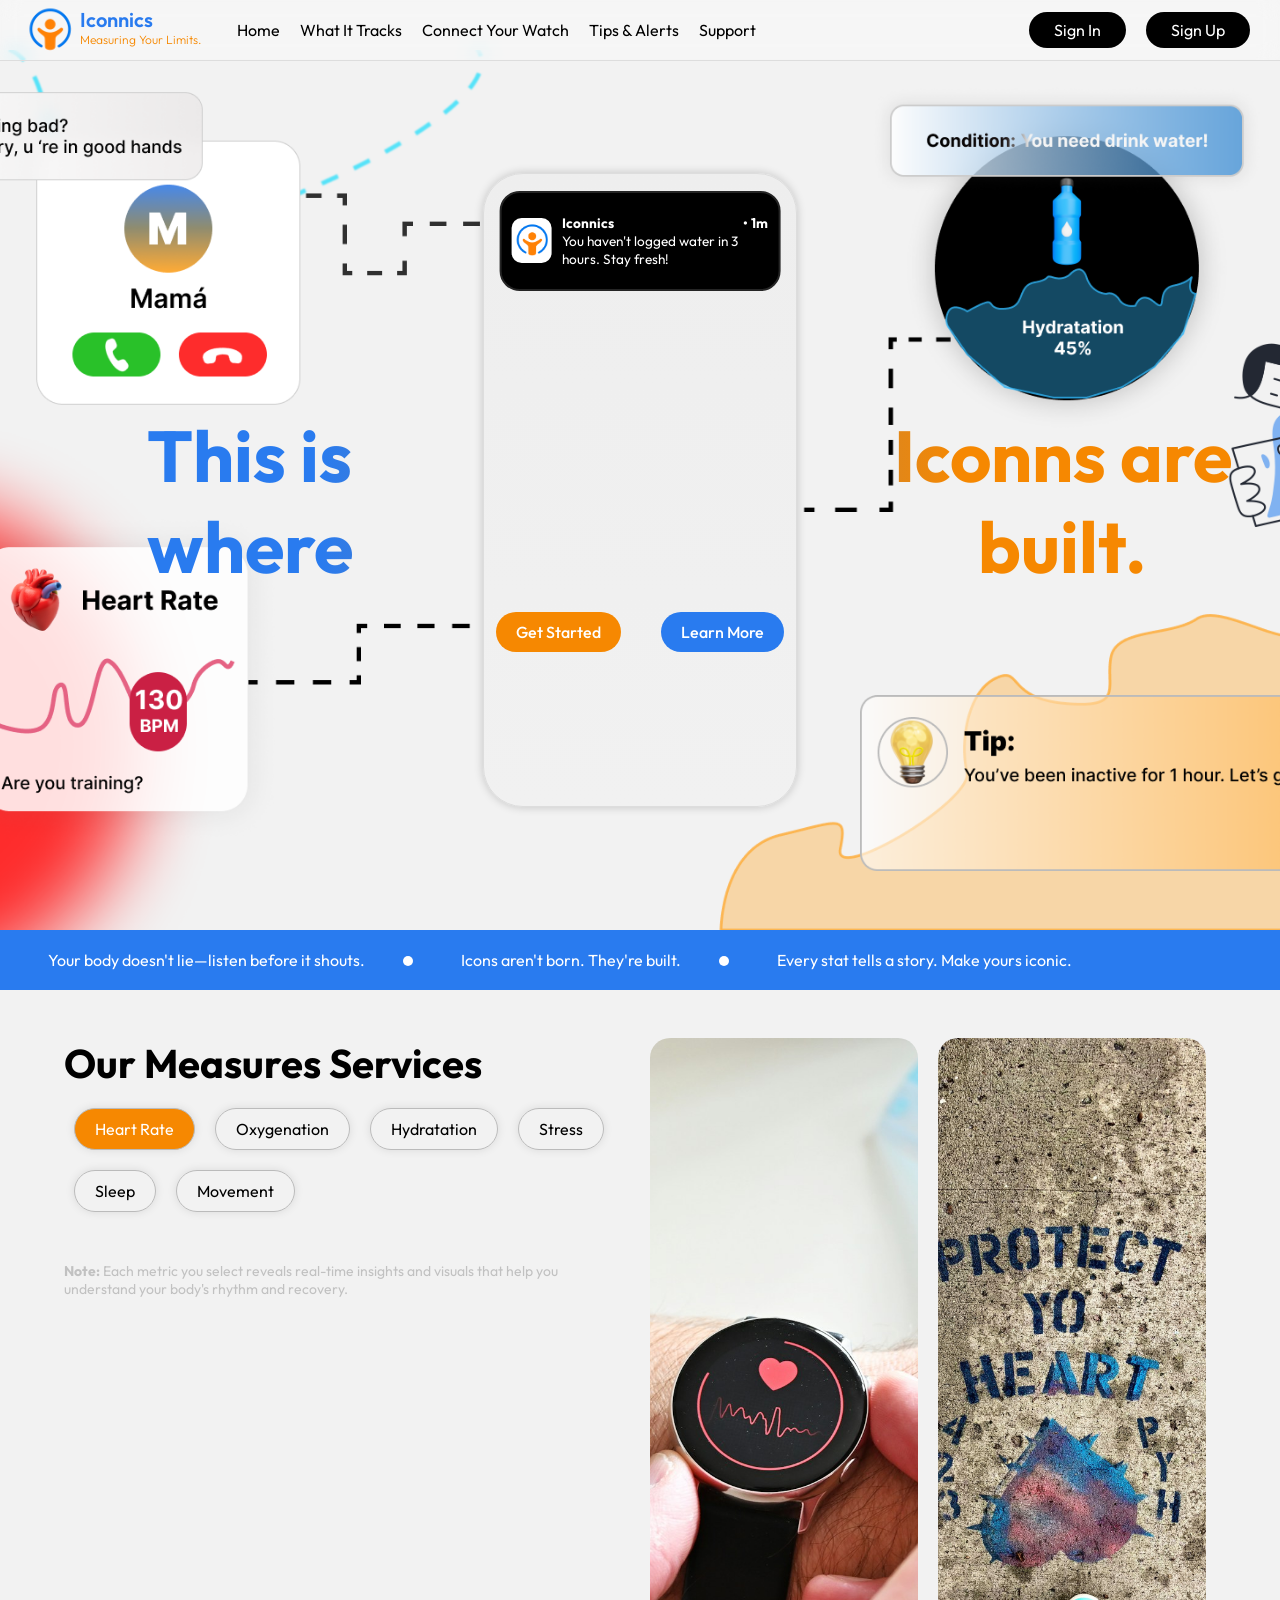
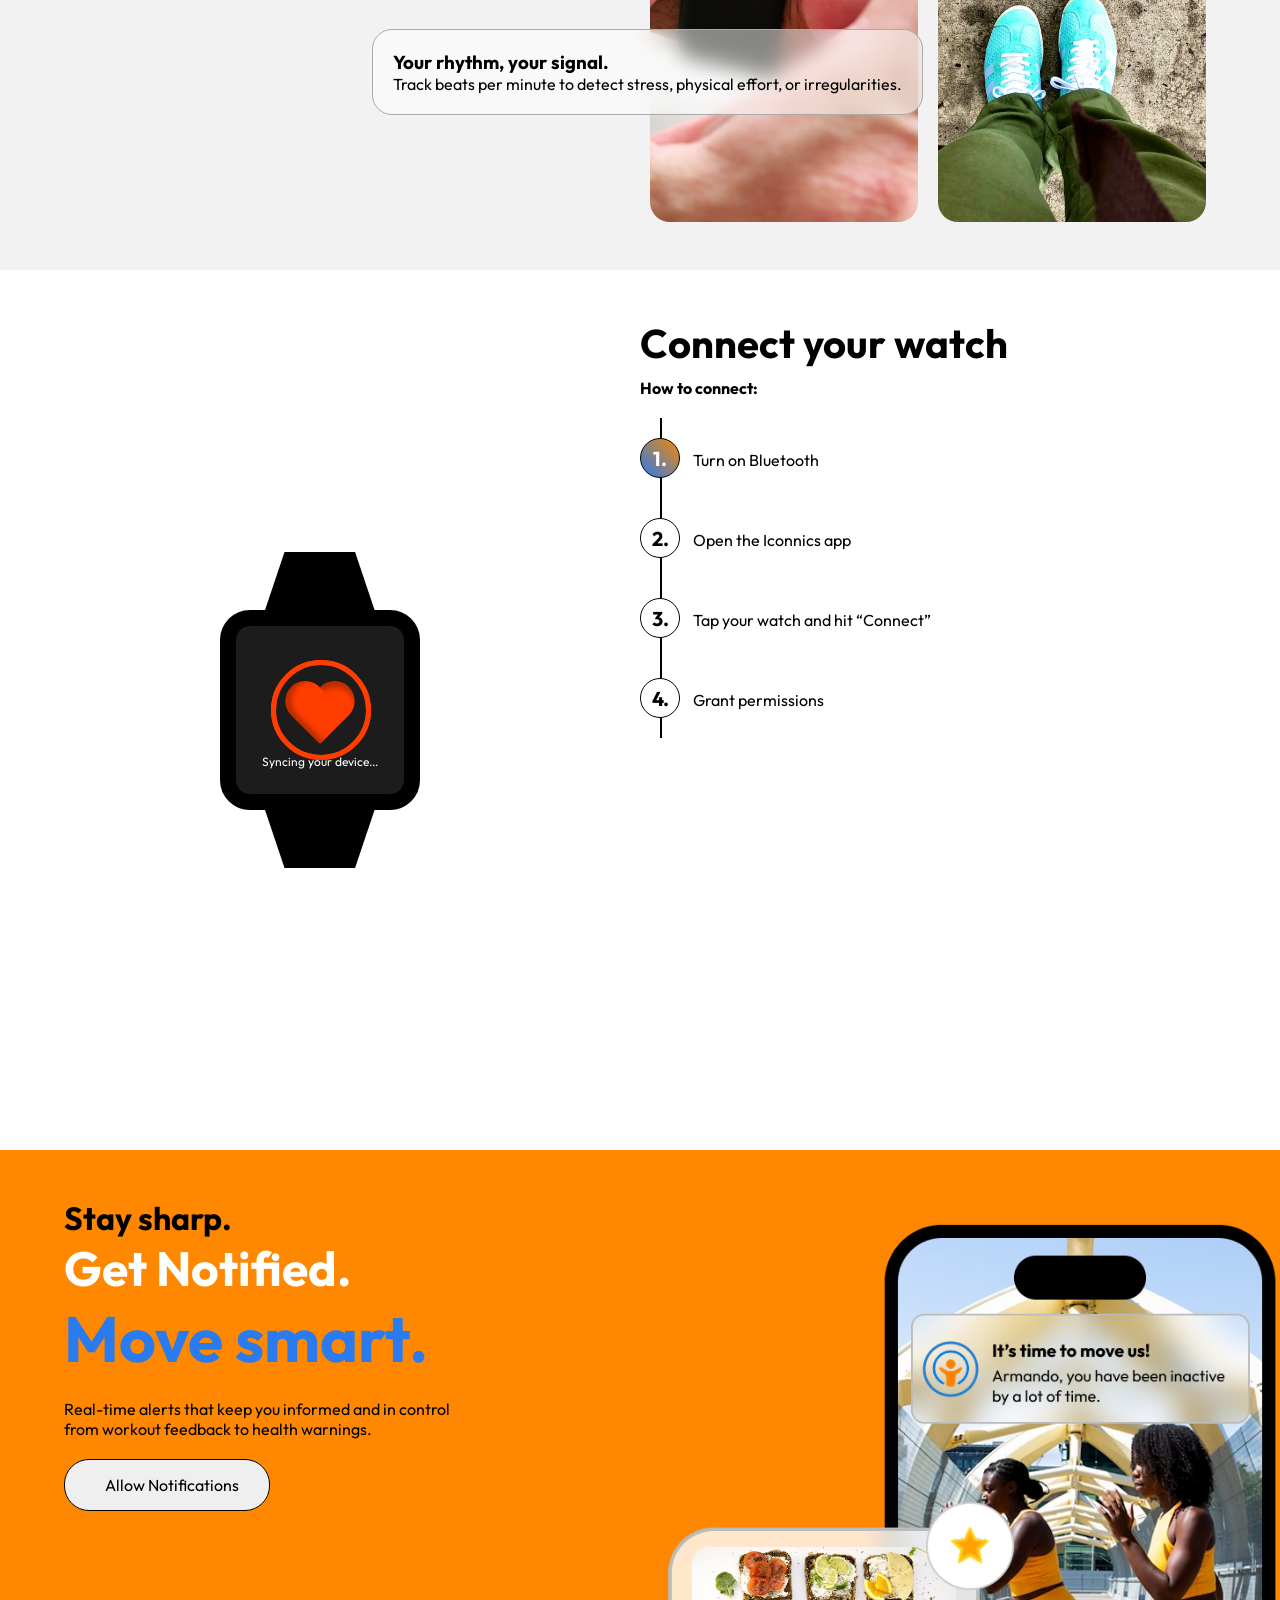
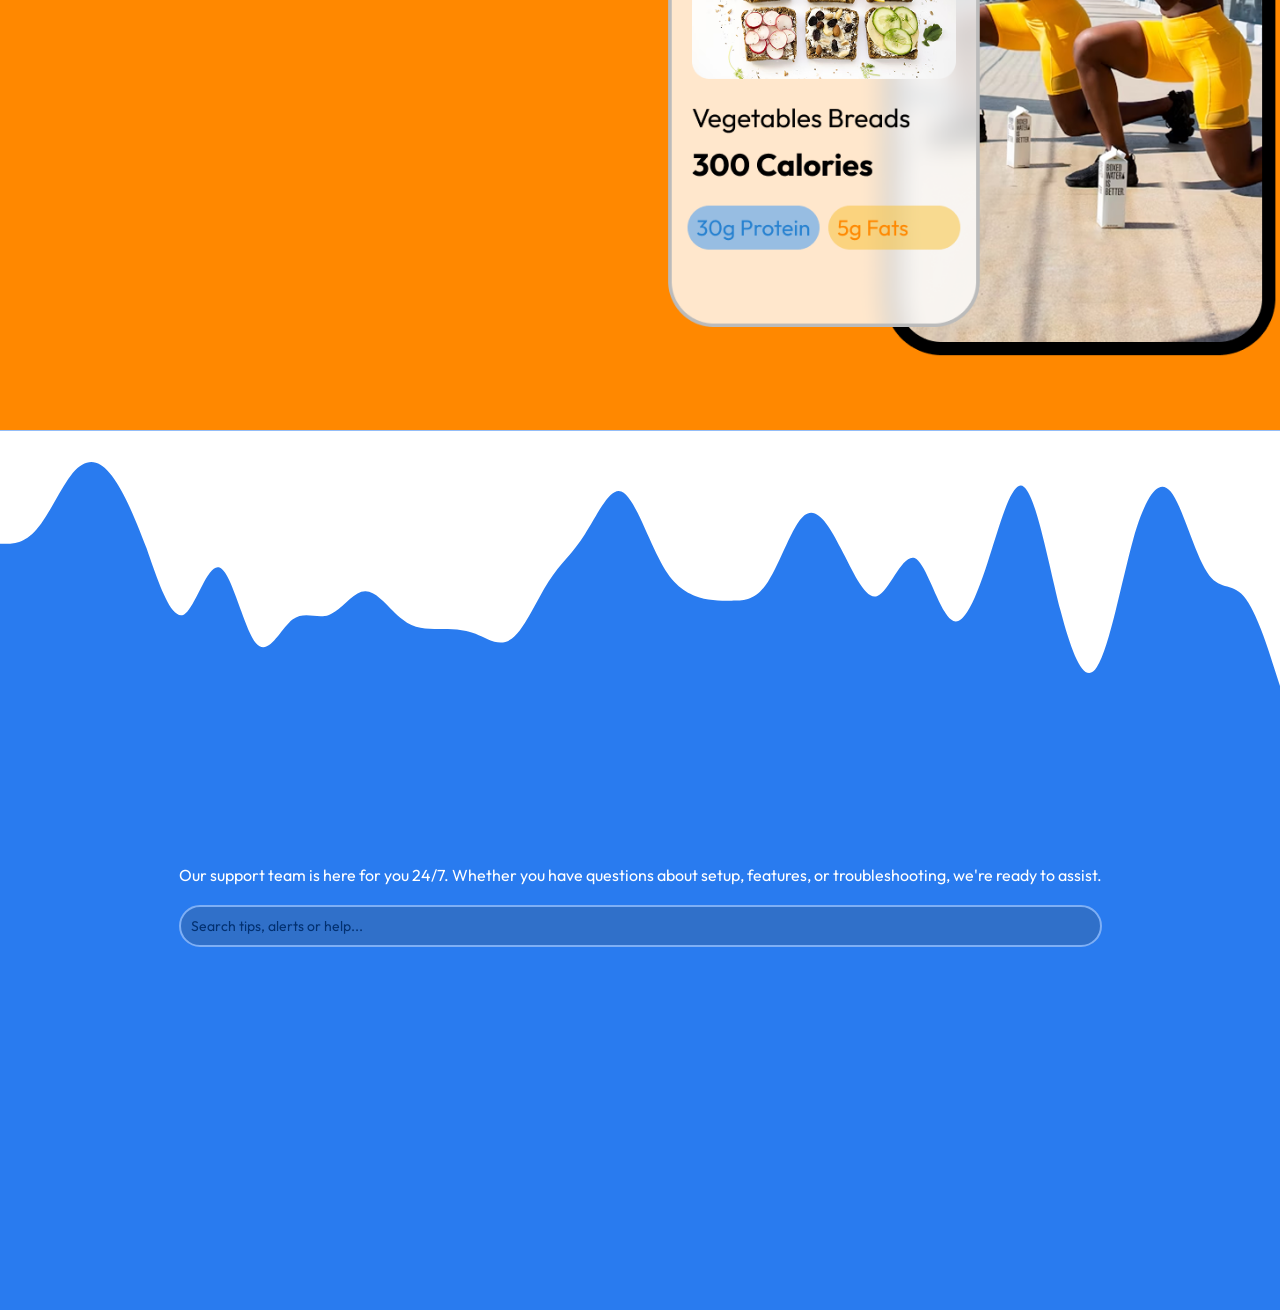
==== index.html @ 8b8fc9de "service worker to landing page added" ====
<!DOCTYPE html>
<html lang="en">

<head>
    <meta charset="UTF-8">
    <meta name="viewport" content="width=device-width, initial-scale=1.0">
    <title>Iconnics - Ready to crush it today?</title>
    <link rel="manifest" href="manifest.json">
    <meta name="theme-color" content="#297bef">
    <link rel="shortcut icon" href="../images/iconnics_logo.png" type="image/x-icon">
    <link rel="stylesheet" href="../css/styles.css">
    <link href='https://cdn.boxicons.com/fonts/basic/boxicons.min.css' rel='stylesheet'>
</head>

<body>
    <div class="home_ct">
        <header class="ct_hdr">
            <div class="hdr_logo">
                <img src="../images/iconnics_logo.png" alt="Iconnics Logo">
                <p>Iconnics <span>Measuring Your Limits.</span></p>
            </div>
            <nav class="hdr_nav">
                <ul>
                    <li><a href="index.html">Home</a></li>
                    <li><a href="#features">What It Tracks</a></li>
                    <li><a href="#sync">Connect Your Watch</a></li>
                    <li><a href="#alerts">Tips & Alerts</a></li>
                    <li><a href="#support">Support</a></li>

                </ul>
                <ul>
                    <li><a href="/pages/login.html">Sign In</a></li>
                    <li><a href="/pages/register.html">Sign Up</a></li>
                </ul>
            </nav>
        </header>
        <div class="vid_ct">
            <div class="caption_vid">
                <h1>This is where <span></span> Iconns are built.</h1>
                <div class="ct_btns_vid">
                    <a href="#" class="btn_vid">Get Started</a>
                    <a href="#" class="btn_vid">Learn More</a>
                </div>
            </div>
            <div class="iphone_dinamic">
                <div class="island" id="island">
                    <div class="noti_island">
                        <div class="icon_app"><img src="../images/iconnics_logo.png" alt=""></div>

                        <div class="noti_cap">
                            <p><strong>Iconnics</strong> <span> • 1m</span></p>
                            <p>You haven't logged water in 3 hours. Stay fresh!</p>
                        </div>
                    </div>
                    <audio src="../audios/Note-iPhone.mp3" id="noti_motion"></audio>
                </div>
                <div class="cntnt">
                    <video src="../videos/men_gym.mp4" muted loop autoplay></video>
                </div>
            </div>
        </div>
        <div class="carousel_quotes">
            <div class="quote_ct">
                <div class="quote">
                    <p>Your body doesn't lie—listen before it shouts.</p>
                </div>
                <div class="quote">
                    <p>Icons aren't born. They're built.</p>
                </div>
                <div class="quote">
                    <p>Every stat tells a story. Make yours iconic.</p>
                </div>
            </div>
        </div>
        <div class="features" id="features">
            <div class="tracks">
                <div class="slctor_tracks">
                    <h2>Our Measures Services</h2>
                    <ul class="item_slctor">
                        <li class="measure active">Heart Rate</li>
                        <li class="measure">Oxygenation</li>
                        <li class="measure">Hydratation</li>
                        <li class="measure">Stress</li>
                        <li class="measure">Sleep</li>
                        <li class="measure">Movement</li>
                    </ul>
                    <ul class="notes">
                        <li>
                            <p><strong>Note: </strong> Each metric you select reveals real-time insights and visuals
                                that help you understand your body's rhythm and recovery.</p>
                        </li>
                    </ul>
                </div>
                <div class="imgs_tracks">
                    <div class="measures active">
                        <div class="item_img"><img src="../images/heart.jpg" alt=""></div>
                        <div class="item_img"><img src="../images/rate_heart.jpg" alt=""></div>
                        <div class="bubble">
                            <i class="bx bx-info-circle"></i>
                            <h3>Your rhythm, your signal.</h3>
                            <p>Track beats per minute to detect stress, physical effort, or irregularities.</p>
                        </div>
                    </div>

                    <div class="measures">
                        <div class="item_img"><img src="../images/blood.jpg" alt=""></div>
                        <div class="item_img"><img src="../images/blood_globes.jpg" alt=""></div>
                        <div class="bubble">
                            <i class="bx bx-info-circle"></i>
                            <h3>Breathe with clarity.</h3>
                            <p>Measure blood oxygen levels to ensure your body's absorbing what it needs.</p>
                        </div>
                    </div>

                    <div class="measures">
                        <div class="item_img"><img src="../images/hydrate.avif" alt=""></div>
                        <div class="item_img"><img src="../images/water.avif" alt=""></div>
                        <div class="bubble">
                            <i class="bx bx-info-circle"></i>
                            <h3>Stay fluid.</h3>
                            <p>Detect signs of dehydration and maintain optimal water balance.</p>
                        </div>
                    </div>

                    <div class="measures">
                        <div class="item_img"><img src="../images/stressed.jpg" alt=""></div>
                        <div class="item_img"><img src="../images/stress_women.jpg" alt=""></div>
                        <div class="bubble">
                            <i class="bx bx-info-circle"></i>
                            <h3>Your mind speaks too.</h3>
                            <p>Analyze tension patterns and get alerts when your body needs a break.</p>
                        </div>
                    </div>

                    <div class="measures">
                        <div class="item_img"><img src="../images/sleep_tracker.jpg" alt=""></div>
                        <div class="item_img"><img src="../images/sleeping.avif" alt=""></div>
                        <div class="bubble">
                            <i class="bx bx-info-circle"></i>
                            <h3>Rest well, perform better.</h3>
                            <p>Evaluate sleep quality and duration to boost recovery and daily energy.</p>
                        </div>
                    </div>

                    <div class="measures">
                        <div class="item_img"><img src="../images/run_walk.jpg" alt=""></div>
                        <div class="item_img"><img src="../images/bikes_run.jpg" alt=""></div>
                        <div class="bubble">
                            <i class="bx bx-info-circle"></i>
                            <h3>Every step matters.</h3>
                            <p>Track physical activity—from walks to workouts—to keep your rhythm strong.</p>
                        </div>
                    </div>
                </div>
            </div>
        </div>
        <div class="sync" id="sync">
            <div class="watch_device">
                <div class="watch">
                    <div class="loaders"><span class="radar"></span><span class="loader"></span></div>
                    <div class="watch_txt">
                        <p>Syncing your device...</p>
                    </div>
                </div>
            </div>
            <div class="steps">
                <h2>Connect your watch</h2>
                <p><strong>How to connect:</strong></p>
                <div class="quick_steps">
                    <ol>
                        <li class="stp_item active"><span>1. </span> Turn on Bluetooth</li>
                        <li class="stp_item"><span>2. </span> Open the Iconnics app</li>
                        <li class="stp_item"><span>3. </span> Tap your watch and hit “Connect”</li>
                        <li class="stp_item"><span>4. </span> Grant permissions</li>
                     </ol>
                </div>
            </div>
        </div>
        <div class="alerts" id="alerts">
            <div class="cap_alerts">
                <h4>Stay sharp.</h4>
                <h3>Get Notified.</h3>
                <h2>Move smart.</h2>
                <p>Real-time alerts that keep you informed and in control <br>from workout feedback to health warnings.</p>
                <div class="btn_push">
                    <button id="allownoti" type="button" role="button"> <i class="bx bx-bell"></i> Allow Notifications</button>
                </div>
            </div>
        </div>
        <div class="support" id="support">
            <div class="support_ct">
                <h2>Need Help?</h2>
                <p>Our support team is here for you 24/7. Whether you have questions about setup, features, or troubleshooting, we're ready to assist.</p>
                <div class="srchr">
                    <input type="text" placeholder="Search tips, alerts or help...">
                </div>
                <svg xmlns="http://www.w3.org/2000/svg" viewBox="0 0 1440 320"><path fill="#fff" fill-opacity="1" d="M0,32L6.9,53.3C13.7,75,27,117,41,133.3C54.9,149,69,139,82,160C96,181,110,235,123,250.7C137.1,267,151,245,165,197.3C178.3,149,192,75,206,53.3C219.4,32,233,64,247,117.3C260.6,171,274,245,288,256C301.7,267,315,213,329,170.7C342.9,128,357,96,370,106.7C384,117,398,171,411,176C425.1,181,439,139,453,133.3C466.3,128,480,160,494,186.7C507.4,213,521,235,535,224C548.6,213,562,171,576,149.3C589.7,128,603,128,617,128C630.9,128,645,128,658,133.3C672,139,686,149,699,176C713.1,203,727,245,741,250.7C754.3,256,768,224,782,202.7C795.4,181,809,171,823,149.3C836.6,128,850,96,864,85.3C877.7,75,891,85,905,90.7C918.9,96,933,96,946,96C960,96,974,96,987,106.7C1001.1,117,1015,139,1029,138.7C1042.3,139,1056,117,1070,112C1083.4,107,1097,117,1111,106.7C1124.6,96,1138,64,1152,80C1165.7,96,1179,160,1193,165.3C1206.9,171,1221,117,1234,112C1248,107,1262,149,1275,186.7C1289.1,224,1303,256,1317,272C1330.3,288,1344,288,1358,272C1371.4,256,1385,224,1399,208C1412.6,192,1426,192,1433,192L1440,192L1440,320L1433.1,320C1426.3,320,1413,320,1399,320C1385.1,320,1371,320,1358,320C1344,320,1330,320,1317,320C1302.9,320,1289,320,1275,320C1261.7,320,1248,320,1234,320C1220.6,320,1207,320,1193,320C1179.4,320,1166,320,1152,320C1138.3,320,1125,320,1111,320C1097.1,320,1083,320,1070,320C1056,320,1042,320,1029,320C1014.9,320,1001,320,987,320C973.7,320,960,320,946,320C932.6,320,919,320,905,320C891.4,320,878,320,864,320C850.3,320,837,320,823,320C809.1,320,795,320,782,320C768,320,754,320,741,320C726.9,320,713,320,699,320C685.7,320,672,320,658,320C644.6,320,631,320,617,320C603.4,320,590,320,576,320C562.3,320,549,320,535,320C521.1,320,507,320,494,320C480,320,466,320,453,320C438.9,320,425,320,411,320C397.7,320,384,320,370,320C356.6,320,343,320,329,320C315.4,320,302,320,288,320C274.3,320,261,320,247,320C233.1,320,219,320,206,320C192,320,178,320,165,320C150.9,320,137,320,123,320C109.7,320,96,320,82,320C68.6,320,55,320,41,320C27.4,320,14,320,7,320L0,320Z"></path></svg>
            </div>
        </div>
    </div>
    <script type="module" src="../js/index.js"></script>
</body>

</html>
---- css/styles.css ----
@import url(../css/fonts.css);
@import url(../css/loader.css);
@import url(../css/radar.css);
*{
    padding: 0;
    margin: 0;
    box-sizing: border-box;
}
html{
    scroll-behavior: smooth;
}
body{
    font-family: 'Outfit', sans-serif;
    margin: 0;
    background-color: #f2f2f2;
    padding: 0;
    box-sizing: border-box;
}
.home_ct{
    width: 100%;
    overflow: hidden;
}
.home_ct .ct_hdr{
    width: 100%;
    height: auto;
    position: fixed;
    top: 0;
    border-bottom: 1px solid #ddd;
    z-index: 500;
    background-color: #ffffff50;
    backdrop-filter: blur(10px);
    -webkit-backdrop-filter: blur(10px);
    display: flex;
    justify-content: space-between;
    align-items: center;
    padding: 0 20px;
}
.home_ct .ct_hdr .hdr_logo{
    width: 20%;
    overflow: hidden;
    display: inline-flex;
    align-items: center;
    justify-content: flex-start;
}
.home_ct .ct_hdr .hdr_logo img{
    width: 60px;
    height: 60px;
    object-fit: cover;
    object-position: center;
    vertical-align: top;
}
.home_ct .ct_hdr .hdr_logo p{
    color: #297bef;
    font-size: 1.25rem;
    display: flex;
    flex-direction: column;
    line-height: 1.25rem;
    font-weight: 600;
}
.home_ct .ct_hdr .hdr_logo p span{
    font-size: 0.75rem;
    color: #f68801;
    border-radius: 15px;
    font-weight: 300;
}

.home_ct .ct_hdr .hdr_nav{
    display: flex;
    width: 100%;
    justify-content: space-between;
    align-items: center;
}
.home_ct .ct_hdr .hdr_nav ul{
    list-style: none;
    display: flex;
    align-items: center;
    justify-content: flex-end;
}
.home_ct .ct_hdr .hdr_nav ul li{
    padding: 0 10px;
    border-radius: 25px;
}
.home_ct .ct_hdr .hdr_nav ul li a{
    color: #000;
    display: inline-flex;
    align-items: center;
    text-decoration: none;
}

.home_ct .ct_hdr .hdr_nav ul:nth-child(2) li a{
    color: #fff;
    background-color: #000;
    padding: 8px 25px;
    border-radius: 25px;
    transition: all .3s ease;
}

.home_ct .vid_ct{
    width: 100%;
    height: calc(100vh - 20px);
    background-image: url(../images/Cover_HPage.png);
    background-position: center;
    background-size: cover;
    overflow: hidden;
    display: flex;
    align-items: center;
    position: relative;
    flex-direction: column;
    z-index: 1;
    margin-top: 50px;
    justify-content: center;
}
.home_ct .vid_ct .caption_vid{
    position: absolute;
    top: calc(50% - 80px);
    width: 100%;
    height: auto;
    text-align: center;
    color: transparent;
    background: linear-gradient(90deg, #297bef 25%, #f68801 75%);
    background-clip: text;
    font-weight: 700;
    z-index: 100;
}
.home_ct .vid_ct .caption_vid h1{
    font-size: 4.5rem;
    width: 100%;
    margin-left: 40px;
    display: inline-flex;
    align-items: center;
    justify-content: center;
}
.home_ct .vid_ct .caption_vid h1 span{
    display: inline-block;
    width: 350px;
    height: 10px;
}

.home_ct .vid_ct .caption_vid .ct_btns_vid{
    width: 100%;
    margin-top: 20px;
    display: flex;
    align-items: center;
    justify-content: center;
}
.home_ct .vid_ct .caption_vid .ct_btns_vid a{
    margin: 0 20px;
    padding: 10px 20px;
    border-radius: 25px;
    font-size: 1rem;
    color: #fff;
    font-weight: 500;
    background-color: #f68801;
    text-decoration: none;
}
.home_ct .vid_ct .caption_vid .ct_btns_vid a:nth-child(2){
    background-color: #297bef;
}
.home_ct .vid_ct .iphone_dinamic{
    width: 314px;
    height: 634px;
    padding: 10px;
    background: linear-gradient(180deg, #eee 0%, #f1f1f1 100%);
    border-radius: 40px;
    border: 1px solid #ddd;
    position: relative;
    overflow: hidden;
    box-shadow: 0 0 10px rgba(0,0,0,.2);
}

.home_ct .vid_ct .iphone_dinamic .island{
    width: 105px;
    height: 30px;
    border: 2px solid #252525;
    border-radius: 30px;
    background-color: #000;
    position: absolute;
    top: calc(5% - 15px);
    left: 50%;
    transform: translateX(-50%);
    z-index: 10;
}
.home_ct .vid_ct .iphone_dinamic .island .noti_island{
    opacity: 0;
    width: 100%;
    padding: 10px;
    transition: all .3s ease;
    height: 100%;
}
.home_ct .vid_ct .iphone_dinamic .island .noti_island .icon_app,
.home_ct .vid_ct .iphone_dinamic .island .noti_island .icon_app .noti_cap p{
    opacity: 0;
    transition: all .3s ease;
}
/*this animation need a active class to work*/
@keyframes expand {
    0%{
        width: 105px;
        height: 30px;
    }
    100%{
        width: 90%;
        height: 100px;
        border-radius: 20px;
    }
}

.home_ct .vid_ct .iphone_dinamic .island.active .noti_island{
    opacity: 1;
    display: flex;
    width: 100%;
    height: 100%;
    align-items: center;
    justify-content: space-between;
    animation-delay: 1s;
}
.home_ct .vid_ct .iphone_dinamic .island.active .noti_island .icon_app{
    width: 50px;
    height: 45px;
    margin-right: 10px;
    opacity: 1;
    border-radius: 10px;
    background-color: #fff;
    vertical-align: top;
}
.home_ct .vid_ct .iphone_dinamic .island.active .noti_island .icon_app img{
    width: 100%;
    height: 100%;
    object-fit: cover;
    object-position: center;
    vertical-align: top;
}
.home_ct .vid_ct .iphone_dinamic .island.active .noti_island .noti_cap{
    width: 100%;
    font-size: 0.85rem;
    font-weight: 500;
}
.home_ct .vid_ct .iphone_dinamic .island.active .noti_island .noti_cap p:nth-child(1){
    font-weight: 700;
    display: flex;
    opacity: 1;
    color: #fff;
    justify-content: space-between;
}
.home_ct .vid_ct .iphone_dinamic .island.active .noti_island .noti_cap p:nth-child(2){
    font-weight: 400;
    opacity: 1;
    color: #fff;
}

.home_ct .vid_ct .iphone_dinamic .cntnt{
    width: 100%;
    height: 100%;
    border-radius: 30px;
    overflow: hidden;
}
.home_ct .vid_ct .iphone_dinamic .cntnt video{
    width: 100%;
    height: 100%;
    object-fit: cover;
    object-position: center;
}
.home_ct .carousel_quotes{
    width: 100%;
    height: auto;
    padding: 20px 0;
    background-color: #297bef;
    color: #fff;
    overflow: hidden;
}
.home_ct .carousel_quotes .quote_ct{
    display: inline-flex;
    white-space: nowrap;
    position: relative;
    animation: scrollQuotes 30s linear infinite;
}
.home_ct .carousel_quotes .quote_ct .quote{
    padding: 0 3rem;
    position: relative;
    display: inline-flex;
    align-items: center;
    justify-content: flex-end;
}
.home_ct .carousel_quotes .quote_ct .quote:nth-child(1):after,
.home_ct .carousel_quotes .quote_ct .quote:nth-child(2):after{
    position: absolute;
    content: "";
    padding: 5px;
    display: inline-block;
    top: calc(50% - 4px);
    z-index: 1;
    right: 0;
    border-radius: 50%;
    background-color: #fff;
}
@keyframes scrollQuotes {
  0% {
    transform: translateX(150%);
  }
  100% {
    transform: translateX(-100%);
  }
}
.home_ct .features{
    width: 100%;
    overflow: hidden;
    height: calc(100vh - 20px);
    display: flex;
    align-items: flex-start;
    justify-content: flex-start;
}
.home_ct .features .tracks{
    width: 90%;
    height: 100%;
    padding: 3rem 0;
    margin: auto;
    display: flex;
    align-items: flex-start;
    justify-content: space-between;
}
.home_ct .features .tracks .slctor_tracks{
    width: 50%;
    overflow: hidden;
}
.home_ct .features .tracks .slctor_tracks h2{
    font-size: 2.5rem;
    font-weight: 700;
    color: #000;
}
.home_ct .features .tracks .slctor_tracks .item_slctor,
.home_ct .features .tracks .slctor_tracks .notes{
    width: 100%;
    display: flex;
    margin: 10px 0;
    flex-wrap: wrap;
    list-style: none;
}
.home_ct .features .tracks .slctor_tracks .notes p{
    font-size: .875rem;
    color: #c1c1c1;
    margin: 30px 0;
    padding-right: 4.5rem;
}
.home_ct .features .tracks .slctor_tracks .item_slctor li{
    padding: 10px 20px;
    border-radius: 25px;
    margin: 10px;
    box-shadow: 0 0 10px rgba(0,0,0,.1);
    border: 1px solid #bbb;
    cursor: pointer;
    transition: all .3s ease;
}
.home_ct .features .tracks .slctor_tracks .item_slctor li:hover{
    background-color: #f68801;
    color: #fff;
}
.home_ct .features .tracks .slctor_tracks .item_slctor li.active{
    background-color: #f68801;
    color: #fff;
}
.home_ct .features .tracks .imgs_tracks{
    width: 50%;
    height: 100%;
    display: flex;
    align-items: center;
}
.home_ct .features .tracks .imgs_tracks .measures{
    min-width: 100%;
    height: 100%;
    display: none;
    position: relative;
    align-items: flex-start;
    flex-wrap: wrap;
}
.home_ct .features .tracks .imgs_tracks .measures .item_img{
    width: calc(50% - 20px);
    margin: 0 10px;
    height: 100%;
}
.home_ct .features .tracks .imgs_tracks .measures .item_img img{
    width: 100%;
    height: 100%;
    object-fit: cover;
    object-position: center;
    vertical-align: top;
    border-radius: 20px;
}
.home_ct .features .tracks .imgs_tracks .measures .bubble{
    position: absolute;
    width: max-content;
    opacity: 0;
    padding: 20px;
    background-color: #ffffff80;
    backdrop-filter: blur(10px);
    outline: none;
    height: max-content;
    left: calc(-50% + 20px);
    bottom: calc(20% - 50px);
    border-radius: 20px;
    display: flex;
    align-items: flex-start;
    justify-content: center;
    flex-direction: column;
    border: 1px solid #aaa;
    z-index: 100;
    transition: all .3s ease;
}
.home_ct .features .tracks .imgs_tracks .measures .bubble i{
    font-size: 2rem;
}
/*measures active class added*/
.home_ct .features .tracks .imgs_tracks .measures.active{
    display: flex;
}
.home_ct .features .tracks .imgs_tracks .measures.active .item_img{
    animation: zoomMove 1s ease-in forwards;
    display: block;
}
.home_ct .features .tracks .imgs_tracks .measures.active .item_img:nth-child(2){
    animation-delay: .03s;
}
.home_ct .features .tracks .imgs_tracks .measures.active .bubble{
    animation: moveBubble 1s ease-in forwards;
    animation-delay: 1s;
}
@keyframes zoomMove {
    0%{
        transform: scale(.5) translateY(150%);
        opacity: 0;
    }
    100%{
        transform: scale(1) translateY(0);
        opacity: 1;
    }
}
@keyframes moveBubble {
    0%{
        transform: scale(.5) translateX(100%);
        opacity: 0;
    }
    100%{
        transform: scale(1) translateX(0);
        opacity: 1;
    }
}
/*sync section*/
.home_ct .sync{
    width: 100%;
    height: calc(100vh - 20px);
    padding: 3rem 0;
    background-color: #fff;
    display: flex;
    align-items: center;
    justify-content: center;
}
.home_ct .sync .watch_device{
    width: 50%;
}
.home_ct .sync .watch_device .watch{
    width: 200px;
    height: 200px;
    margin: auto;
    background: #1c1c1c;
    border: 1rem solid #000;
    position: relative;
    border-radius: 30px;
}
.home_ct .sync .watch_device .watch::before{
    content: "";
    z-index: 1;
    background-color: #000;
    top: calc(-50% + 10px);
    left: calc(50% - 59px);
    width: 70%;
    height: 70px;
    clip-path: polygon(20% 0%, 80% 0%, 100% 100%, 0% 100%);
    position: absolute;
}
.home_ct .sync .watch_device .watch::after{
    content: "";
    z-index: 1;
    background-color: #000;
    bottom: calc(-50% + 10px);
    left: calc(50% - 59px);
    width: 70%;
    height: 70px;
    clip-path: polygon(20% 0%, 80% 0%, 100% 100%, 0% 100%);
    transform: rotate(180deg);
    position: absolute;
}

.home_ct .sync .watch_device .watch .loaders{
    width: 100%;
    height: 100%;
    position: relative;
}
.home_ct .sync .watch_device .watch .watch_txt{
    position: absolute;
    bottom: 25px;
    color: #fff;
    width: 100%;
    text-align: center;
    font-size: .75rem;
}
.home_ct .sync .steps{
    width: 50%;
    height: 100%;
}
.home_ct .sync .steps h2{
    font-size: 2.5rem;
    font-weight: 700;
    margin-bottom: 10px;
}
.home_ct .sync .steps .quick_steps ol{
    width: 100%;
    position: relative;
    list-style: none;
    margin: 20px 0;
}
.home_ct .sync .steps .quick_steps ol li{
    padding: 20px 0;
}
.home_ct .sync .steps .quick_steps ol li span{
    font-size: 1.25rem;
    font-weight: 700;
    width: 40px;
    height: 40px;
    border: 1px solid #000;
    margin-right: 10px;
    color: #000;
    background-color: #fff;
    transition: .3s ease all;
    display: inline-flex;
    align-items: center;
    justify-content: center;
    position: relative;
    z-index: 2;
    border-radius: 50%;
}
.home_ct .sync .steps .quick_steps ol li.active span{
    background: linear-gradient(45deg, #297bef 0%, #f68801 100%);
    color: #fff;
}
.home_ct .sync .steps .quick_steps ol::before{
    width: 2px;
    height: 100%;
    content: "";
    background-color: #000;
    position: absolute;
    top: 0;
    left: 20px;
    z-index: 1;

}
.home_ct .alerts{
    width: 100%;
    height: calc(100vh - 20px);
    background-image: url(../images/alerts.png);
    background-position: center;
    background-size: cover;
    vertical-align: top;
}
.home_ct .alerts .cap_alerts{
    width: 90%;
    margin: auto;
    padding: 3rem 0;
}
.home_ct .alerts .cap_alerts h4{
    font-size: 2rem;
}
.home_ct .alerts .cap_alerts h3{
    font-size: 3rem;
    color: #fff;
}
.home_ct .alerts .cap_alerts h2{
    font-size: 4rem;
    color: #297bef;
    margin-bottom: 20px;
}
.home_ct .alerts .cap_alerts .btn_push{
    margin-top: 20px;
}
.home_ct .alerts .cap_alerts .btn_push button{
    padding: 15px 30px;
    font-size: 1rem;
    border: 1px solid #000;
    border-radius: 25px;
    backdrop-filter: blur(10px);
    display: inline-flex;
    align-items: center;
    justify-content: center;
    color: #000;
    font-family: inherit;
    outline: none;
    cursor: pointer;
    transition: all .3s ease;
}
.home_ct .alerts .cap_alerts .btn_push button i{
    margin: 0 5px;
}
.home_ct .support{
    width: 100%;
    height: calc(100vh - 20px);
    overflow: hidden;
    position: relative;
    display: flex;
    align-items: center;
    color: #fff;
    justify-content: center;
    text-align: center;
    background-color: #297bef;
}
.home_ct .support h2{
    font-size: 3.5rem;
    display: block;
    font-weight: 800;
    background-image: url(../images/pattern.jpg);
    background-position: center;
    color: transparent;
    background-size: contain;
    background-attachment: fixed;
    background-clip: text;
    margin: 10px 0;
}
.home_ct .support .srchr input{
    display: inline-flex;
    align-items: center;
    width: 100%;
    margin: 20px 0;
    justify-content: center;
    padding: 10px;
    border-radius: 25px;
    text-decoration: none;
    font-size: .875rem;
    font-family: inherit;
    background: #3070c9;
    color: #fff;
    outline: none;
    border: 2px solid #7eaff5;
}
.home_ct .support .srchr input::placeholder{
    color: #023070;
}
.home_ct .support svg{
    position: absolute;
    top: 0;
    transform: rotate(180deg);
    left: 0;
    width: 100%;
}
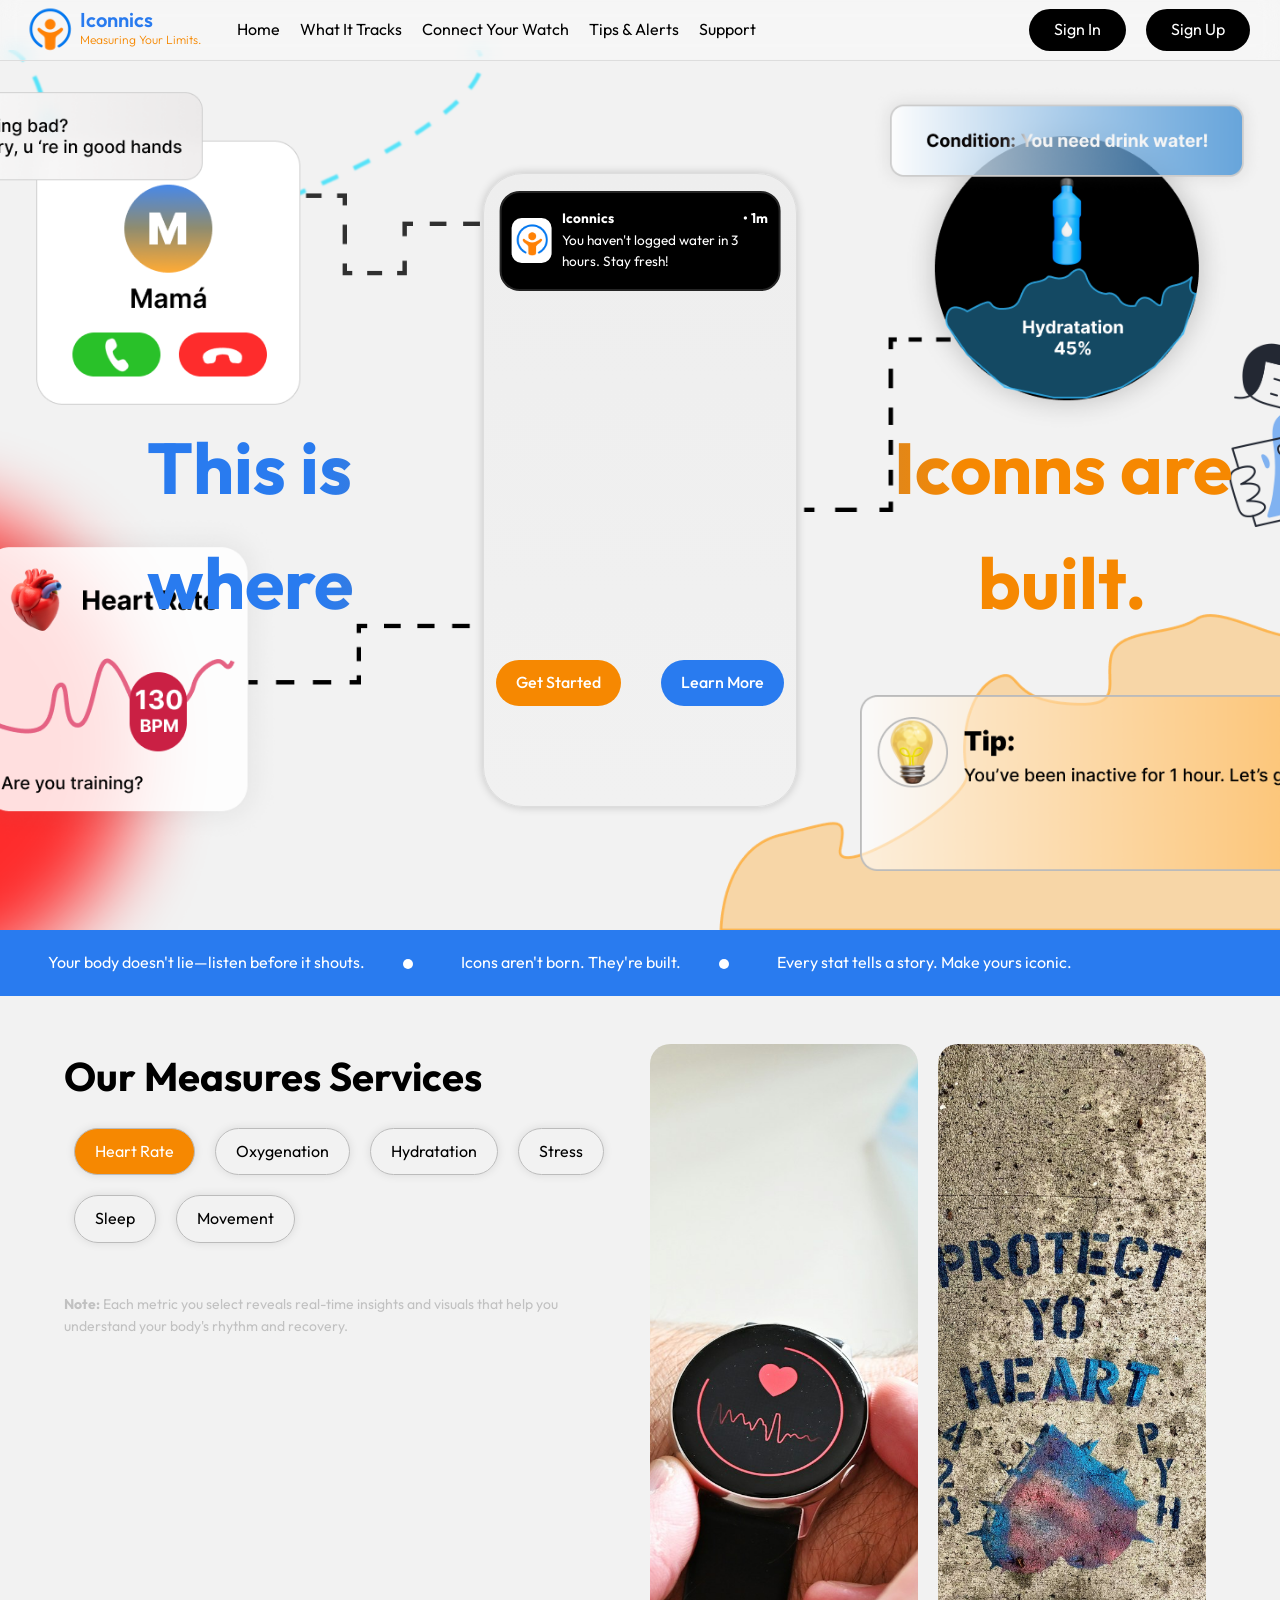
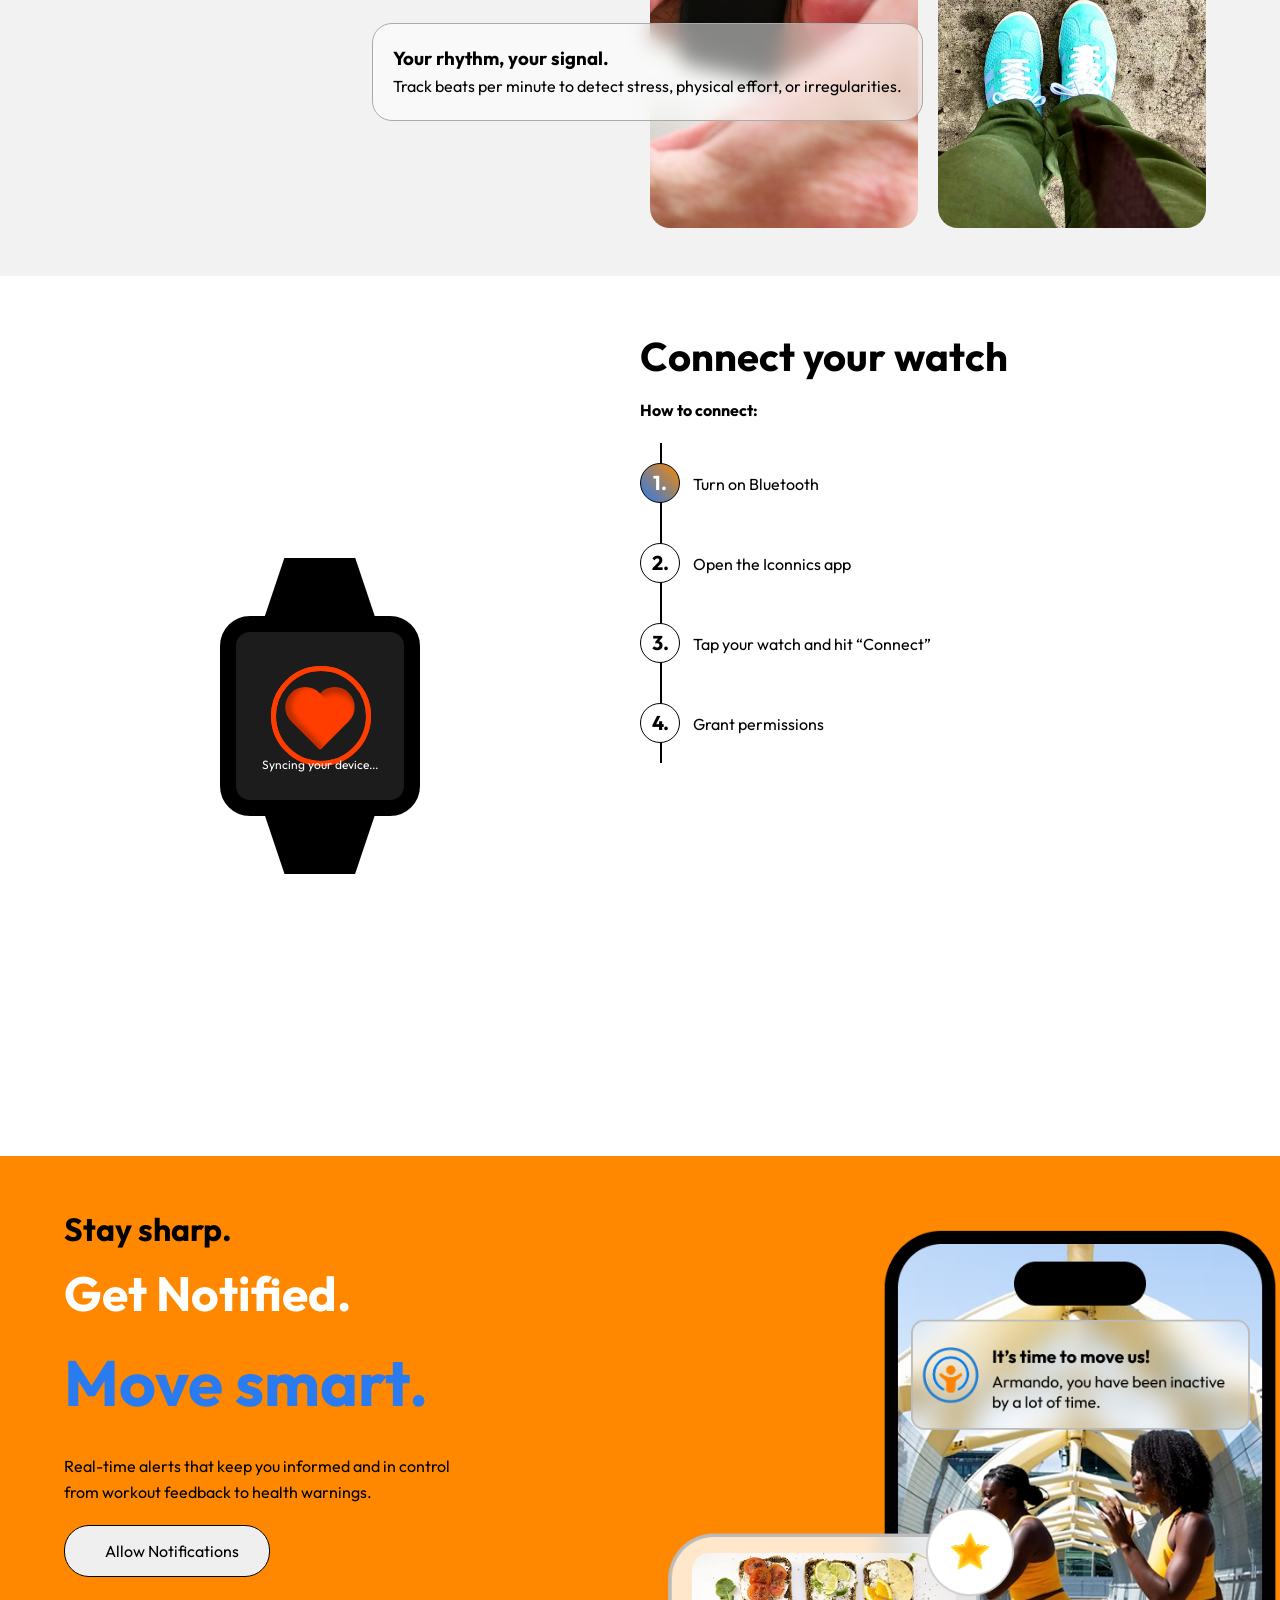
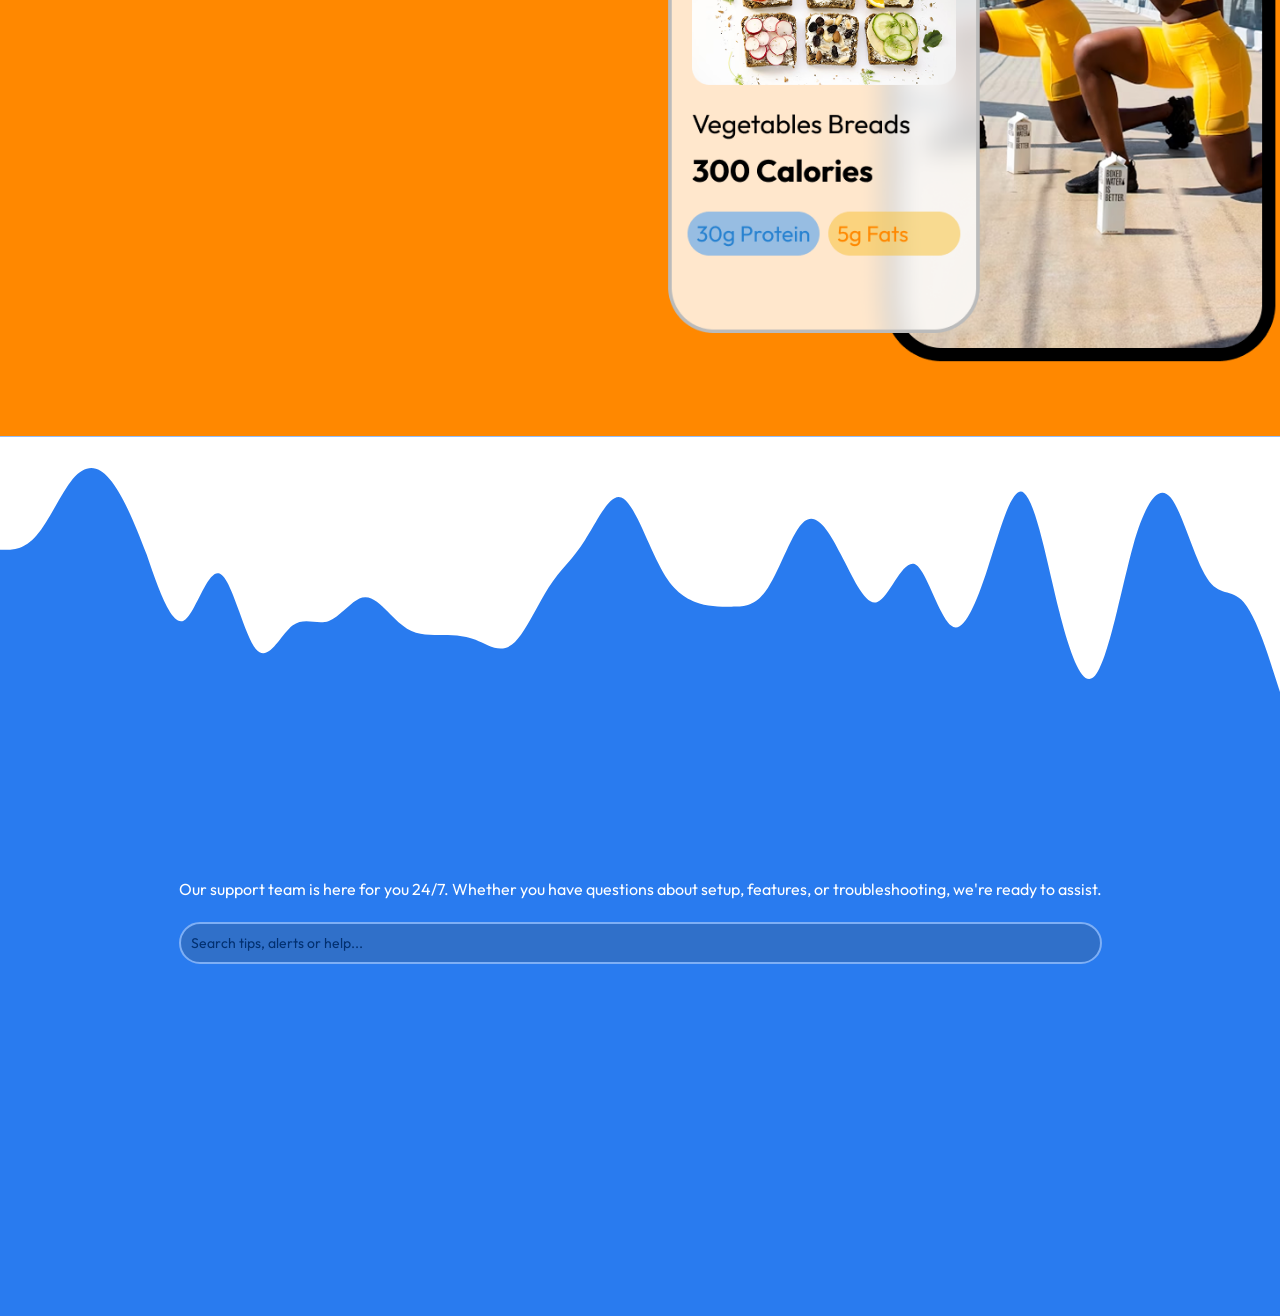
==== commit cf8563fc: "responsive" ====
--- a/index.html
+++ b/index.html
@@ -1,204 +1,298 @@
 <!DOCTYPE html>
 <html lang="en">
-
-<head>
-    <meta charset="UTF-8">
-    <meta name="viewport" content="width=device-width, initial-scale=1.0">
+  <head>
+    <meta charset="UTF-8" />
+    <meta name="viewport" content="width=device-width, initial-scale=1.0" />
     <title>Iconnics - Ready to crush it today?</title>
-    <link rel="manifest" href="manifest.json">
-    <meta name="theme-color" content="#297bef">
-    <link rel="shortcut icon" href="../images/iconnics_logo.png" type="image/x-icon">
-    <link rel="stylesheet" href="../css/styles.css">
-    <link href='https://cdn.boxicons.com/fonts/basic/boxicons.min.css' rel='stylesheet'>
-</head>
-
-<body>
+    <link rel="stylesheet" href="../css/styles.css" />
+    <link rel="manifest" href="manifest.json" />
+    <meta name="theme-color" content="#297bef" />
+    <link
+      rel="shortcut icon"
+      href="../images/iconnics_logo.png"
+      type="image/x-icon"
+    />
+    <link
+      href="https://cdn.boxicons.com/fonts/basic/boxicons.min.css"
+      rel="stylesheet"
+    />
+  </head>
+
+  <body>
     <div class="home_ct">
-        <header class="ct_hdr">
-            <div class="hdr_logo">
-                <img src="../images/iconnics_logo.png" alt="Iconnics Logo">
-                <p>Iconnics <span>Measuring Your Limits.</span></p>
-            </div>
-            <nav class="hdr_nav">
-                <ul>
-                    <li><a href="index.html">Home</a></li>
-                    <li><a href="#features">What It Tracks</a></li>
-                    <li><a href="#sync">Connect Your Watch</a></li>
-                    <li><a href="#alerts">Tips & Alerts</a></li>
-                    <li><a href="#support">Support</a></li>
-
-                </ul>
-                <ul>
-                    <li><a href="/pages/login.html">Sign In</a></li>
-                    <li><a href="/pages/register.html">Sign Up</a></li>
-                </ul>
-            </nav>
-        </header>
-        <div class="vid_ct">
-            <div class="caption_vid">
-                <h1>This is where <span></span> Iconns are built.</h1>
-                <div class="ct_btns_vid">
-                    <a href="#" class="btn_vid">Get Started</a>
-                    <a href="#" class="btn_vid">Learn More</a>
-                </div>
-            </div>
-            <div class="iphone_dinamic">
-                <div class="island" id="island">
-                    <div class="noti_island">
-                        <div class="icon_app"><img src="../images/iconnics_logo.png" alt=""></div>
-
-                        <div class="noti_cap">
-                            <p><strong>Iconnics</strong> <span> • 1m</span></p>
-                            <p>You haven't logged water in 3 hours. Stay fresh!</p>
-                        </div>
-                    </div>
-                    <audio src="../audios/Note-iPhone.mp3" id="noti_motion"></audio>
-                </div>
-                <div class="cntnt">
-                    <video src="../videos/men_gym.mp4" muted loop autoplay></video>
-                </div>
-            </div>
-        </div>
-        <div class="carousel_quotes">
-            <div class="quote_ct">
-                <div class="quote">
-                    <p>Your body doesn't lie—listen before it shouts.</p>
-                </div>
-                <div class="quote">
-                    <p>Icons aren't born. They're built.</p>
-                </div>
-                <div class="quote">
-                    <p>Every stat tells a story. Make yours iconic.</p>
-                </div>
-            </div>
-        </div>
-        <div class="features" id="features">
-            <div class="tracks">
-                <div class="slctor_tracks">
-                    <h2>Our Measures Services</h2>
-                    <ul class="item_slctor">
-                        <li class="measure active">Heart Rate</li>
-                        <li class="measure">Oxygenation</li>
-                        <li class="measure">Hydratation</li>
-                        <li class="measure">Stress</li>
-                        <li class="measure">Sleep</li>
-                        <li class="measure">Movement</li>
-                    </ul>
-                    <ul class="notes">
-                        <li>
-                            <p><strong>Note: </strong> Each metric you select reveals real-time insights and visuals
-                                that help you understand your body's rhythm and recovery.</p>
-                        </li>
-                    </ul>
-                </div>
-                <div class="imgs_tracks">
-                    <div class="measures active">
-                        <div class="item_img"><img src="../images/heart.jpg" alt=""></div>
-                        <div class="item_img"><img src="../images/rate_heart.jpg" alt=""></div>
-                        <div class="bubble">
-                            <i class="bx bx-info-circle"></i>
-                            <h3>Your rhythm, your signal.</h3>
-                            <p>Track beats per minute to detect stress, physical effort, or irregularities.</p>
-                        </div>
-                    </div>
-
-                    <div class="measures">
-                        <div class="item_img"><img src="../images/blood.jpg" alt=""></div>
-                        <div class="item_img"><img src="../images/blood_globes.jpg" alt=""></div>
-                        <div class="bubble">
-                            <i class="bx bx-info-circle"></i>
-                            <h3>Breathe with clarity.</h3>
-                            <p>Measure blood oxygen levels to ensure your body's absorbing what it needs.</p>
-                        </div>
-                    </div>
-
-                    <div class="measures">
-                        <div class="item_img"><img src="../images/hydrate.avif" alt=""></div>
-                        <div class="item_img"><img src="../images/water.avif" alt=""></div>
-                        <div class="bubble">
-                            <i class="bx bx-info-circle"></i>
-                            <h3>Stay fluid.</h3>
-                            <p>Detect signs of dehydration and maintain optimal water balance.</p>
-                        </div>
-                    </div>
-
-                    <div class="measures">
-                        <div class="item_img"><img src="../images/stressed.jpg" alt=""></div>
-                        <div class="item_img"><img src="../images/stress_women.jpg" alt=""></div>
-                        <div class="bubble">
-                            <i class="bx bx-info-circle"></i>
-                            <h3>Your mind speaks too.</h3>
-                            <p>Analyze tension patterns and get alerts when your body needs a break.</p>
-                        </div>
-                    </div>
-
-                    <div class="measures">
-                        <div class="item_img"><img src="../images/sleep_tracker.jpg" alt=""></div>
-                        <div class="item_img"><img src="../images/sleeping.avif" alt=""></div>
-                        <div class="bubble">
-                            <i class="bx bx-info-circle"></i>
-                            <h3>Rest well, perform better.</h3>
-                            <p>Evaluate sleep quality and duration to boost recovery and daily energy.</p>
-                        </div>
-                    </div>
-
-                    <div class="measures">
-                        <div class="item_img"><img src="../images/run_walk.jpg" alt=""></div>
-                        <div class="item_img"><img src="../images/bikes_run.jpg" alt=""></div>
-                        <div class="bubble">
-                            <i class="bx bx-info-circle"></i>
-                            <h3>Every step matters.</h3>
-                            <p>Track physical activity—from walks to workouts—to keep your rhythm strong.</p>
-                        </div>
-                    </div>
-                </div>
-            </div>
-        </div>
-        <div class="sync" id="sync">
-            <div class="watch_device">
-                <div class="watch">
-                    <div class="loaders"><span class="radar"></span><span class="loader"></span></div>
-                    <div class="watch_txt">
-                        <p>Syncing your device...</p>
-                    </div>
-                </div>
-            </div>
-            <div class="steps">
-                <h2>Connect your watch</h2>
-                <p><strong>How to connect:</strong></p>
-                <div class="quick_steps">
-                    <ol>
-                        <li class="stp_item active"><span>1. </span> Turn on Bluetooth</li>
-                        <li class="stp_item"><span>2. </span> Open the Iconnics app</li>
-                        <li class="stp_item"><span>3. </span> Tap your watch and hit “Connect”</li>
-                        <li class="stp_item"><span>4. </span> Grant permissions</li>
-                     </ol>
-                </div>
-            </div>
-        </div>
-        <div class="alerts" id="alerts">
-            <div class="cap_alerts">
-                <h4>Stay sharp.</h4>
-                <h3>Get Notified.</h3>
-                <h2>Move smart.</h2>
-                <p>Real-time alerts that keep you informed and in control <br>from workout feedback to health warnings.</p>
-                <div class="btn_push">
-                    <button id="allownoti" type="button" role="button"> <i class="bx bx-bell"></i> Allow Notifications</button>
-                </div>
-            </div>
-        </div>
-        <div class="support" id="support">
-            <div class="support_ct">
-                <h2>Need Help?</h2>
-                <p>Our support team is here for you 24/7. Whether you have questions about setup, features, or troubleshooting, we're ready to assist.</p>
-                <div class="srchr">
-                    <input type="text" placeholder="Search tips, alerts or help...">
-                </div>
-                <svg xmlns="http://www.w3.org/2000/svg" viewBox="0 0 1440 320"><path fill="#fff" fill-opacity="1" d="M0,32L6.9,53.3C13.7,75,27,117,41,133.3C54.9,149,69,139,82,160C96,181,110,235,123,250.7C137.1,267,151,245,165,197.3C178.3,149,192,75,206,53.3C219.4,32,233,64,247,117.3C260.6,171,274,245,288,256C301.7,267,315,213,329,170.7C342.9,128,357,96,370,106.7C384,117,398,171,411,176C425.1,181,439,139,453,133.3C466.3,128,480,160,494,186.7C507.4,213,521,235,535,224C548.6,213,562,171,576,149.3C589.7,128,603,128,617,128C630.9,128,645,128,658,133.3C672,139,686,149,699,176C713.1,203,727,245,741,250.7C754.3,256,768,224,782,202.7C795.4,181,809,171,823,149.3C836.6,128,850,96,864,85.3C877.7,75,891,85,905,90.7C918.9,96,933,96,946,96C960,96,974,96,987,106.7C1001.1,117,1015,139,1029,138.7C1042.3,139,1056,117,1070,112C1083.4,107,1097,117,1111,106.7C1124.6,96,1138,64,1152,80C1165.7,96,1179,160,1193,165.3C1206.9,171,1221,117,1234,112C1248,107,1262,149,1275,186.7C1289.1,224,1303,256,1317,272C1330.3,288,1344,288,1358,272C1371.4,256,1385,224,1399,208C1412.6,192,1426,192,1433,192L1440,192L1440,320L1433.1,320C1426.3,320,1413,320,1399,320C1385.1,320,1371,320,1358,320C1344,320,1330,320,1317,320C1302.9,320,1289,320,1275,320C1261.7,320,1248,320,1234,320C1220.6,320,1207,320,1193,320C1179.4,320,1166,320,1152,320C1138.3,320,1125,320,1111,320C1097.1,320,1083,320,1070,320C1056,320,1042,320,1029,320C1014.9,320,1001,320,987,320C973.7,320,960,320,946,320C932.6,320,919,320,905,320C891.4,320,878,320,864,320C850.3,320,837,320,823,320C809.1,320,795,320,782,320C768,320,754,320,741,320C726.9,320,713,320,699,320C685.7,320,672,320,658,320C644.6,320,631,320,617,320C603.4,320,590,320,576,320C562.3,320,549,320,535,320C521.1,320,507,320,494,320C480,320,466,320,453,320C438.9,320,425,320,411,320C397.7,320,384,320,370,320C356.6,320,343,320,329,320C315.4,320,302,320,288,320C274.3,320,261,320,247,320C233.1,320,219,320,206,320C192,320,178,320,165,320C150.9,320,137,320,123,320C109.7,320,96,320,82,320C68.6,320,55,320,41,320C27.4,320,14,320,7,320L0,320Z"></path></svg>
-            </div>
-        </div>
+      <header class="ct_hdr nav_desktop">
+        <div class="hdr_logo">
+          <img src="../images/iconnics_logo.png" alt="Iconnics Logo" />
+          <p>Iconnics <span>Measuring Your Limits.</span></p>
+        </div>
+        <nav class="hdr_nav">
+          <ul>
+            <li><a href="index.html">Home</a></li>
+            <li><a href="#features">What It Tracks</a></li>
+            <li><a href="#sync">Connect Your Watch</a></li>
+            <li><a href="#alerts">Tips & Alerts</a></li>
+            <li><a href="#support">Support</a></li>
+          </ul>
+          <ul>
+            <li><a href="/pages/login.html">Sign In</a></li>
+            <li><a href="/pages/register.html">Sign Up</a></li>
+          </ul>
+        </nav>
+      </header>
+      <header class="nav_mobile">
+        <div class="m_logo">
+          <img src="../images/iconnics_logo.png" alt="Iconnics Logo" />
+          <p>Iconnics</p>
+        </div>
+
+        <button class="m_menu_btn">
+          <i class="bx bx-menu"></i>
+        </button>
+
+        <nav class="m_menu" id="mobileMenu">
+          <ul>
+            <li><a href="index.html">Home</a></li>
+            <li><a href="#features">What It Tracks</a></li>
+            <li><a href="#sync">Connect Your Watch</a></li>
+            <li><a href="#alerts">Tips & Alerts</a></li>
+            <li><a href="#support">Support</a></li>
+            <li><a href="/pages/login.html">Sign In</a></li>
+            <li><a href="/pages/register.html">Sign Up</a></li>
+          </ul>
+        </nav>
+      </header>
+
+      <div class="vid_ct">
+        <div class="caption_vid">
+          <h1>This is where <span></span> Iconns are built.</h1>
+          <div class="ct_btns_vid">
+            <a href="#" class="btn_vid">Get Started</a>
+            <a href="#" class="btn_vid">Learn More</a>
+          </div>
+        </div>
+        <div class="iphone_dinamic">
+          <div class="island" id="island">
+            <div class="noti_island">
+              <div class="icon_app">
+                <img src="../images/iconnics_logo.png" alt="" />
+              </div>
+
+              <div class="noti_cap">
+                <p><strong>Iconnics</strong> <span> • 1m</span></p>
+                <p>You haven't logged water in 3 hours. Stay fresh!</p>
+              </div>
+            </div>
+            <audio src="../audios/Note-iPhone.mp3" id="noti_motion"></audio>
+          </div>
+          <div class="cntnt">
+            <video src="../videos/men_gym.mp4" muted loop autoplay></video>
+          </div>
+        </div>
+      </div>
+      <div class="carousel_quotes">
+        <div class="quote_ct">
+          <div class="quote">
+            <p>Your body doesn't lie—listen before it shouts.</p>
+          </div>
+          <div class="quote">
+            <p>Icons aren't born. They're built.</p>
+          </div>
+          <div class="quote">
+            <p>Every stat tells a story. Make yours iconic.</p>
+          </div>
+        </div>
+      </div>
+      <div class="features" id="features">
+        <div class="tracks">
+          <div class="slctor_tracks">
+            <h2>Our Measures Services</h2>
+            <ul class="item_slctor">
+              <li class="measure active">Heart Rate</li>
+              <li class="measure">Oxygenation</li>
+              <li class="measure">Hydratation</li>
+              <li class="measure">Stress</li>
+              <li class="measure">Sleep</li>
+              <li class="measure">Movement</li>
+            </ul>
+            <ul class="notes">
+              <li>
+                <p>
+                  <strong>Note: </strong> Each metric you select reveals
+                  real-time insights and visuals that help you understand your
+                  body's rhythm and recovery.
+                </p>
+              </li>
+            </ul>
+          </div>
+          <div class="imgs_tracks">
+            <div class="measures active">
+              <div class="item_img">
+                <img src="../images/heart.jpg" alt="" />
+              </div>
+              <div class="item_img">
+                <img src="../images/rate_heart.jpg" alt="" />
+              </div>
+              <div class="bubble">
+                <i class="bx bx-info-circle"></i>
+                <h3>Your rhythm, your signal.</h3>
+                <p>
+                  Track beats per minute to detect stress, physical effort, or
+                  irregularities.
+                </p>
+              </div>
+            </div>
+
+            <div class="measures">
+              <div class="item_img">
+                <img src="../images/blood.jpg" alt="" />
+              </div>
+              <div class="item_img">
+                <img src="../images/blood_globes.jpg" alt="" />
+              </div>
+              <div class="bubble">
+                <i class="bx bx-info-circle"></i>
+                <h3>Breathe with clarity.</h3>
+                <p>
+                  Measure blood oxygen levels to ensure your body's absorbing
+                  what it needs.
+                </p>
+              </div>
+            </div>
+
+            <div class="measures">
+              <div class="item_img">
+                <img src="../images/hydrate.avif" alt="" />
+              </div>
+              <div class="item_img">
+                <img src="../images/water.avif" alt="" />
+              </div>
+              <div class="bubble">
+                <i class="bx bx-info-circle"></i>
+                <h3>Stay fluid.</h3>
+                <p>
+                  Detect signs of dehydration and maintain optimal water
+                  balance.
+                </p>
+              </div>
+            </div>
+
+            <div class="measures">
+              <div class="item_img">
+                <img src="../images/stressed.jpg" alt="" />
+              </div>
+              <div class="item_img">
+                <img src="../images/stress_women.jpg" alt="" />
+              </div>
+              <div class="bubble">
+                <i class="bx bx-info-circle"></i>
+                <h3>Your mind speaks too.</h3>
+                <p>
+                  Analyze tension patterns and get alerts when your body needs a
+                  break.
+                </p>
+              </div>
+            </div>
+
+            <div class="measures">
+              <div class="item_img">
+                <img src="../images/sleep_tracker.jpg" alt="" />
+              </div>
+              <div class="item_img">
+                <img src="../images/sleeping.avif" alt="" />
+              </div>
+              <div class="bubble">
+                <i class="bx bx-info-circle"></i>
+                <h3>Rest well, perform better.</h3>
+                <p>
+                  Evaluate sleep quality and duration to boost recovery and
+                  daily energy.
+                </p>
+              </div>
+            </div>
+
+            <div class="measures">
+              <div class="item_img">
+                <img src="../images/run_walk.jpg" alt="" />
+              </div>
+              <div class="item_img">
+                <img src="../images/bikes_run.jpg" alt="" />
+              </div>
+              <div class="bubble">
+                <i class="bx bx-info-circle"></i>
+                <h3>Every step matters.</h3>
+                <p>
+                  Track physical activity—from walks to workouts—to keep your
+                  rhythm strong.
+                </p>
+              </div>
+            </div>
+          </div>
+        </div>
+      </div>
+      <div class="sync" id="sync">
+        <div class="watch_device">
+          <div class="watch">
+            <div class="loaders">
+              <span class="radar"></span><span class="loader"></span>
+            </div>
+            <div class="watch_txt">
+              <p>Syncing your device...</p>
+            </div>
+          </div>
+        </div>
+        <div class="steps">
+          <h2>Connect your watch</h2>
+          <p><strong>How to connect:</strong></p>
+          <div class="quick_steps">
+            <ol>
+              <li class="stp_item active">
+                <span>1. </span> Turn on Bluetooth
+              </li>
+              <li class="stp_item"><span>2. </span> Open the Iconnics app</li>
+              <li class="stp_item">
+                <span>3. </span> Tap your watch and hit “Connect”
+              </li>
+              <li class="stp_item"><span>4. </span> Grant permissions</li>
+            </ol>
+          </div>
+        </div>
+      </div>
+      <div class="alerts" id="alerts">
+        <div class="cap_alerts">
+          <h4>Stay sharp.</h4>
+          <h3>Get Notified.</h3>
+          <h2>Move smart.</h2>
+          <p>
+            Real-time alerts that keep you informed and in control <br />from
+            workout feedback to health warnings.
+          </p>
+          <div class="btn_push">
+            <button id="allownoti" type="button" role="button">
+              <i class="bx bx-bell"></i> Allow Notifications
+            </button>
+          </div>
+        </div>
+      </div>
+      <div class="support" id="support">
+        <div class="support_ct">
+          <h2>Need Help?</h2>
+          <p>
+            Our support team is here for you 24/7. Whether you have questions
+            about setup, features, or troubleshooting, we're ready to assist.
+          </p>
+          <div class="srchr">
+            <input type="text" placeholder="Search tips, alerts or help..." />
+          </div>
+          <svg xmlns="http://www.w3.org/2000/svg" viewBox="0 0 1440 320">
+            <path
+              fill="#fff"
+              fill-opacity="1"
+              d="M0,32L6.9,53.3C13.7,75,27,117,41,133.3C54.9,149,69,139,82,160C96,181,110,235,123,250.7C137.1,267,151,245,165,197.3C178.3,149,192,75,206,53.3C219.4,32,233,64,247,117.3C260.6,171,274,245,288,256C301.7,267,315,213,329,170.7C342.9,128,357,96,370,106.7C384,117,398,171,411,176C425.1,181,439,139,453,133.3C466.3,128,480,160,494,186.7C507.4,213,521,235,535,224C548.6,213,562,171,576,149.3C589.7,128,603,128,617,128C630.9,128,645,128,658,133.3C672,139,686,149,699,176C713.1,203,727,245,741,250.7C754.3,256,768,224,782,202.7C795.4,181,809,171,823,149.3C836.6,128,850,96,864,85.3C877.7,75,891,85,905,90.7C918.9,96,933,96,946,96C960,96,974,96,987,106.7C1001.1,117,1015,139,1029,138.7C1042.3,139,1056,117,1070,112C1083.4,107,1097,117,1111,106.7C1124.6,96,1138,64,1152,80C1165.7,96,1179,160,1193,165.3C1206.9,171,1221,117,1234,112C1248,107,1262,149,1275,186.7C1289.1,224,1303,256,1317,272C1330.3,288,1344,288,1358,272C1371.4,256,1385,224,1399,208C1412.6,192,1426,192,1433,192L1440,192L1440,320L1433.1,320C1426.3,320,1413,320,1399,320C1385.1,320,1371,320,1358,320C1344,320,1330,320,1317,320C1302.9,320,1289,320,1275,320C1261.7,320,1248,320,1234,320C1220.6,320,1207,320,1193,320C1179.4,320,1166,320,1152,320C1138.3,320,1125,320,1111,320C1097.1,320,1083,320,1070,320C1056,320,1042,320,1029,320C1014.9,320,1001,320,987,320C973.7,320,960,320,946,320C932.6,320,919,320,905,320C891.4,320,878,320,864,320C850.3,320,837,320,823,320C809.1,320,795,320,782,320C768,320,754,320,741,320C726.9,320,713,320,699,320C685.7,320,672,320,658,320C644.6,320,631,320,617,320C603.4,320,590,320,576,320C562.3,320,549,320,535,320C521.1,320,507,320,494,320C480,320,466,320,453,320C438.9,320,425,320,411,320C397.7,320,384,320,370,320C356.6,320,343,320,329,320C315.4,320,302,320,288,320C274.3,320,261,320,247,320C233.1,320,219,320,206,320C192,320,178,320,165,320C150.9,320,137,320,123,320C109.7,320,96,320,82,320C68.6,320,55,320,41,320C27.4,320,14,320,7,320L0,320Z"
+            ></path>
+          </svg>
+        </div>
+      </div>
     </div>
-    <script type="module" src="../js/index.js"></script>
-</body>
-
-</html>+    <script type="module" src="js/index.js"></script>
+  </body>
+</html>
--- a/css/styles.css
+++ b/css/styles.css
@@ -1,297 +1,307 @@
-@import url(../css/fonts.css);
-@import url(../css/loader.css);
-@import url(../css/radar.css);
-*{
-    padding: 0;
-    margin: 0;
-    box-sizing: border-box;
-}
-html{
-    scroll-behavior: smooth;
-}
-body{
-    font-family: 'Outfit', sans-serif;
-    margin: 0;
-    background-color: #f2f2f2;
-    padding: 0;
-    box-sizing: border-box;
-}
-.home_ct{
-    width: 100%;
-    overflow: hidden;
-}
-.home_ct .ct_hdr{
-    width: 100%;
-    height: auto;
-    position: fixed;
-    top: 0;
-    border-bottom: 1px solid #ddd;
-    z-index: 500;
-    background-color: #ffffff50;
-    backdrop-filter: blur(10px);
-    -webkit-backdrop-filter: blur(10px);
-    display: flex;
-    justify-content: space-between;
-    align-items: center;
-    padding: 0 20px;
-}
-.home_ct .ct_hdr .hdr_logo{
-    width: 20%;
-    overflow: hidden;
-    display: inline-flex;
-    align-items: center;
-    justify-content: flex-start;
-}
-.home_ct .ct_hdr .hdr_logo img{
-    width: 60px;
-    height: 60px;
-    object-fit: cover;
-    object-position: center;
-    vertical-align: top;
-}
-.home_ct .ct_hdr .hdr_logo p{
-    color: #297bef;
-    font-size: 1.25rem;
-    display: flex;
-    flex-direction: column;
-    line-height: 1.25rem;
-    font-weight: 600;
-}
-.home_ct .ct_hdr .hdr_logo p span{
-    font-size: 0.75rem;
-    color: #f68801;
-    border-radius: 15px;
-    font-weight: 300;
-}
-
-.home_ct .ct_hdr .hdr_nav{
-    display: flex;
-    width: 100%;
-    justify-content: space-between;
-    align-items: center;
-}
-.home_ct .ct_hdr .hdr_nav ul{
-    list-style: none;
-    display: flex;
-    align-items: center;
-    justify-content: flex-end;
-}
-.home_ct .ct_hdr .hdr_nav ul li{
-    padding: 0 10px;
-    border-radius: 25px;
-}
-.home_ct .ct_hdr .hdr_nav ul li a{
-    color: #000;
-    display: inline-flex;
-    align-items: center;
-    text-decoration: none;
-}
-
-.home_ct .ct_hdr .hdr_nav ul:nth-child(2) li a{
-    color: #fff;
-    background-color: #000;
-    padding: 8px 25px;
-    border-radius: 25px;
-    transition: all .3s ease;
-}
-
-.home_ct .vid_ct{
-    width: 100%;
-    height: calc(100vh - 20px);
-    background-image: url(../images/Cover_HPage.png);
-    background-position: center;
-    background-size: cover;
-    overflow: hidden;
-    display: flex;
-    align-items: center;
-    position: relative;
-    flex-direction: column;
-    z-index: 1;
-    margin-top: 50px;
-    justify-content: center;
-}
-.home_ct .vid_ct .caption_vid{
-    position: absolute;
-    top: calc(50% - 80px);
-    width: 100%;
-    height: auto;
-    text-align: center;
-    color: transparent;
-    background: linear-gradient(90deg, #297bef 25%, #f68801 75%);
-    background-clip: text;
-    font-weight: 700;
-    z-index: 100;
-}
-.home_ct .vid_ct .caption_vid h1{
-    font-size: 4.5rem;
-    width: 100%;
-    margin-left: 40px;
-    display: inline-flex;
-    align-items: center;
-    justify-content: center;
-}
-.home_ct .vid_ct .caption_vid h1 span{
-    display: inline-block;
-    width: 350px;
-    height: 10px;
-}
-
-.home_ct .vid_ct .caption_vid .ct_btns_vid{
-    width: 100%;
-    margin-top: 20px;
-    display: flex;
-    align-items: center;
-    justify-content: center;
-}
-.home_ct .vid_ct .caption_vid .ct_btns_vid a{
-    margin: 0 20px;
-    padding: 10px 20px;
-    border-radius: 25px;
-    font-size: 1rem;
-    color: #fff;
-    font-weight: 500;
-    background-color: #f68801;
-    text-decoration: none;
-}
-.home_ct .vid_ct .caption_vid .ct_btns_vid a:nth-child(2){
-    background-color: #297bef;
-}
-.home_ct .vid_ct .iphone_dinamic{
-    width: 314px;
-    height: 634px;
-    padding: 10px;
-    background: linear-gradient(180deg, #eee 0%, #f1f1f1 100%);
-    border-radius: 40px;
-    border: 1px solid #ddd;
-    position: relative;
-    overflow: hidden;
-    box-shadow: 0 0 10px rgba(0,0,0,.2);
-}
-
-.home_ct .vid_ct .iphone_dinamic .island{
+@import url('../css/fonts.css');
+@import url('../css/loader.css');
+@import url('../css/radar.css');
+@import url('../css/login.css');
+@import url('../css/register.css');
+
+html {
+  scroll-behavior: smooth;
+}
+body {
+  font-family: "Outfit", sans-serif;
+  margin: 0;
+  background-color: #f2f2f2;
+  padding: 0;
+  box-sizing: border-box;
+}
+.home_ct {
+  width: 100%;
+  overflow: hidden;
+}
+.home_ct .ct_hdr {
+  width: 100%;
+  height: auto;
+  position: fixed;
+  top: 0;
+  border-bottom: 1px solid #ddd;
+  z-index: 500;
+  background-color: #ffffff50;
+  backdrop-filter: blur(10px);
+  -webkit-backdrop-filter: blur(10px);
+  display: flex;
+  justify-content: space-between;
+  align-items: center;
+  padding: 0 20px;
+}
+.home_ct .ct_hdr .hdr_logo {
+  width: 20%;
+  overflow: hidden;
+  display: inline-flex;
+  align-items: center;
+  justify-content: flex-start;
+}
+.home_ct .ct_hdr .hdr_logo img {
+  width: 60px;
+  height: 60px;
+  object-fit: cover;
+  object-position: center;
+  vertical-align: top;
+}
+.home_ct .ct_hdr .hdr_logo p {
+  color: #297bef;
+  font-size: 1.25rem;
+  display: flex;
+  flex-direction: column;
+  line-height: 1.25rem;
+  font-weight: 600;
+}
+.home_ct .ct_hdr .hdr_logo p span {
+  font-size: 0.75rem;
+  color: #f68801;
+  border-radius: 15px;
+  font-weight: 300;
+}
+
+.home_ct .ct_hdr .hdr_nav {
+  display: flex;
+  width: 100%;
+  justify-content: space-between;
+  align-items: center;
+}
+.home_ct .ct_hdr .hdr_nav ul {
+  list-style: none;
+  display: flex;
+  align-items: center;
+  justify-content: flex-end;
+}
+.home_ct .ct_hdr .hdr_nav ul li {
+  padding: 0 10px;
+  border-radius: 25px;
+}
+.home_ct .ct_hdr .hdr_nav ul li a {
+  color: #000;
+  display: inline-flex;
+  align-items: center;
+  text-decoration: none;
+}
+
+.home_ct .ct_hdr .hdr_nav ul:nth-child(2) li a {
+  color: #fff;
+  background-color: #000;
+  padding: 8px 25px;
+  border-radius: 25px;
+  transition: all 0.3s ease;
+}
+
+.home_ct .vid_ct {
+  width: 100%;
+  height: calc(100vh - 20px);
+  background-image: url(../images/Cover_HPage.png);
+  background-position: center;
+  background-size: cover;
+  overflow: hidden;
+  display: flex;
+  align-items: center;
+  position: relative;
+  flex-direction: column;
+  z-index: 1;
+  margin-top: 50px;
+  justify-content: center;
+}
+.home_ct .vid_ct .caption_vid {
+  position: absolute;
+  top: calc(50% - 80px);
+  width: 100%;
+  height: auto;
+  text-align: center;
+  color: transparent;
+  background: linear-gradient(90deg, #297bef 25%, #f68801 75%);
+  background-clip: text;
+  font-weight: 700;
+  z-index: 100;
+}
+.home_ct .vid_ct .caption_vid h1 {
+  font-size: 4.5rem;
+  width: 100%;
+  margin-left: 40px;
+  display: inline-flex;
+  align-items: center;
+  justify-content: center;
+}
+.home_ct .vid_ct .caption_vid h1 span {
+  display: inline-block;
+  width: 350px;
+  height: 10px;
+}
+
+.home_ct .vid_ct .caption_vid .ct_btns_vid {
+  width: 100%;
+  margin-top: 20px;
+  display: flex;
+  align-items: center;
+  justify-content: center;
+}
+.home_ct .vid_ct .caption_vid .ct_btns_vid a {
+  margin: 0 20px;
+  padding: 10px 20px;
+  border-radius: 25px;
+  font-size: 1rem;
+  color: #fff;
+  font-weight: 500;
+  background-color: #f68801;
+  text-decoration: none;
+}
+.home_ct .vid_ct .caption_vid .ct_btns_vid a:nth-child(2) {
+  background-color: #297bef;
+}
+.home_ct .vid_ct .iphone_dinamic {
+  width: 314px;
+  height: 634px;
+  padding: 10px;
+  background: linear-gradient(180deg, #eee 0%, #f1f1f1 100%);
+  border-radius: 40px;
+  border: 1px solid #ddd;
+  position: relative;
+  overflow: hidden;
+  box-shadow: 0 0 10px rgba(0, 0, 0, 0.2);
+}
+
+.home_ct .vid_ct .iphone_dinamic .island {
+  width: 105px;
+  height: 30px;
+  border: 2px solid #252525;
+  border-radius: 30px;
+  background-color: #000;
+  position: absolute;
+  top: calc(5% - 15px);
+  left: 50%;
+  transform: translateX(-50%);
+  z-index: 10;
+}
+.home_ct .vid_ct .iphone_dinamic .island .noti_island {
+  opacity: 0;
+  width: 100%;
+  padding: 10px;
+  transition: all 0.3s ease;
+  height: 100%;
+}
+.home_ct .vid_ct .iphone_dinamic .island .noti_island .icon_app,
+.home_ct .vid_ct .iphone_dinamic .island .noti_island .icon_app .noti_cap p {
+  opacity: 0;
+  transition: all 0.3s ease;
+}
+/*this animation need a active class to work*/
+@keyframes expand {
+  0% {
     width: 105px;
     height: 30px;
-    border: 2px solid #252525;
-    border-radius: 30px;
-    background-color: #000;
-    position: absolute;
-    top: calc(5% - 15px);
-    left: 50%;
-    transform: translateX(-50%);
-    z-index: 10;
-}
-.home_ct .vid_ct .iphone_dinamic .island .noti_island{
-    opacity: 0;
-    width: 100%;
-    padding: 10px;
-    transition: all .3s ease;
-    height: 100%;
-}
-.home_ct .vid_ct .iphone_dinamic .island .noti_island .icon_app,
-.home_ct .vid_ct .iphone_dinamic .island .noti_island .icon_app .noti_cap p{
-    opacity: 0;
-    transition: all .3s ease;
-}
-/*this animation need a active class to work*/
-@keyframes expand {
-    0%{
-        width: 105px;
-        height: 30px;
-    }
-    100%{
-        width: 90%;
-        height: 100px;
-        border-radius: 20px;
-    }
-}
-
-.home_ct .vid_ct .iphone_dinamic .island.active .noti_island{
-    opacity: 1;
-    display: flex;
-    width: 100%;
-    height: 100%;
-    align-items: center;
-    justify-content: space-between;
-    animation-delay: 1s;
-}
-.home_ct .vid_ct .iphone_dinamic .island.active .noti_island .icon_app{
-    width: 50px;
-    height: 45px;
-    margin-right: 10px;
-    opacity: 1;
-    border-radius: 10px;
-    background-color: #fff;
-    vertical-align: top;
-}
-.home_ct .vid_ct .iphone_dinamic .island.active .noti_island .icon_app img{
-    width: 100%;
-    height: 100%;
-    object-fit: cover;
-    object-position: center;
-    vertical-align: top;
-}
-.home_ct .vid_ct .iphone_dinamic .island.active .noti_island .noti_cap{
-    width: 100%;
-    font-size: 0.85rem;
-    font-weight: 500;
-}
-.home_ct .vid_ct .iphone_dinamic .island.active .noti_island .noti_cap p:nth-child(1){
-    font-weight: 700;
-    display: flex;
-    opacity: 1;
-    color: #fff;
-    justify-content: space-between;
-}
-.home_ct .vid_ct .iphone_dinamic .island.active .noti_island .noti_cap p:nth-child(2){
-    font-weight: 400;
-    opacity: 1;
-    color: #fff;
-}
-
-.home_ct .vid_ct .iphone_dinamic .cntnt{
-    width: 100%;
-    height: 100%;
-    border-radius: 30px;
-    overflow: hidden;
-}
-.home_ct .vid_ct .iphone_dinamic .cntnt video{
-    width: 100%;
-    height: 100%;
-    object-fit: cover;
-    object-position: center;
-}
-.home_ct .carousel_quotes{
-    width: 100%;
-    height: auto;
-    padding: 20px 0;
-    background-color: #297bef;
-    color: #fff;
-    overflow: hidden;
-}
-.home_ct .carousel_quotes .quote_ct{
-    display: inline-flex;
-    white-space: nowrap;
-    position: relative;
-    animation: scrollQuotes 30s linear infinite;
-}
-.home_ct .carousel_quotes .quote_ct .quote{
-    padding: 0 3rem;
-    position: relative;
-    display: inline-flex;
-    align-items: center;
-    justify-content: flex-end;
+  }
+  100% {
+    width: 90%;
+    height: 100px;
+    border-radius: 20px;
+  }
+}
+
+.home_ct .vid_ct .iphone_dinamic .island.active .noti_island {
+  opacity: 1;
+  display: flex;
+  width: 100%;
+  height: 100%;
+  align-items: center;
+  justify-content: space-between;
+  animation-delay: 1s;
+}
+.home_ct .vid_ct .iphone_dinamic .island.active .noti_island .icon_app {
+  width: 50px;
+  height: 45px;
+  margin-right: 10px;
+  opacity: 1;
+  border-radius: 10px;
+  background-color: #fff;
+  vertical-align: top;
+}
+.home_ct .vid_ct .iphone_dinamic .island.active .noti_island .icon_app img {
+  width: 100%;
+  height: 100%;
+  object-fit: cover;
+  object-position: center;
+  vertical-align: top;
+}
+.home_ct .vid_ct .iphone_dinamic .island.active .noti_island .noti_cap {
+  width: 100%;
+  font-size: 0.85rem;
+  font-weight: 500;
+}
+.home_ct
+  .vid_ct
+  .iphone_dinamic
+  .island.active
+  .noti_island
+  .noti_cap
+  p:nth-child(1) {
+  font-weight: 700;
+  display: flex;
+  opacity: 1;
+  color: #fff;
+  justify-content: space-between;
+}
+.home_ct
+  .vid_ct
+  .iphone_dinamic
+  .island.active
+  .noti_island
+  .noti_cap
+  p:nth-child(2) {
+  font-weight: 400;
+  opacity: 1;
+  color: #fff;
+}
+
+.home_ct .vid_ct .iphone_dinamic .cntnt {
+  width: 100%;
+  height: 100%;
+  border-radius: 30px;
+  overflow: hidden;
+}
+.home_ct .vid_ct .iphone_dinamic .cntnt video {
+  width: 100%;
+  height: 100%;
+  object-fit: cover;
+  object-position: center;
+}
+.home_ct .carousel_quotes {
+  width: 100%;
+  height: auto;
+  padding: 20px 0;
+  background-color: #297bef;
+  color: #fff;
+  overflow: hidden;
+}
+.home_ct .carousel_quotes .quote_ct {
+  display: inline-flex;
+  white-space: nowrap;
+  position: relative;
+  animation: scrollQuotes 30s linear infinite;
+}
+.home_ct .carousel_quotes .quote_ct .quote {
+  padding: 0 3rem;
+  position: relative;
+  display: inline-flex;
+  align-items: center;
+  justify-content: flex-end;
 }
 .home_ct .carousel_quotes .quote_ct .quote:nth-child(1):after,
-.home_ct .carousel_quotes .quote_ct .quote:nth-child(2):after{
-    position: absolute;
-    content: "";
-    padding: 5px;
-    display: inline-block;
-    top: calc(50% - 4px);
-    z-index: 1;
-    right: 0;
-    border-radius: 50%;
-    background-color: #fff;
+.home_ct .carousel_quotes .quote_ct .quote:nth-child(2):after {
+  position: absolute;
+  content: "";
+  padding: 5px;
+  display: inline-block;
+  top: calc(50% - 4px);
+  z-index: 1;
+  right: 0;
+  border-radius: 50%;
+  background-color: #fff;
 }
 @keyframes scrollQuotes {
   0% {
@@ -301,350 +311,636 @@
     transform: translateX(-100%);
   }
 }
-.home_ct .features{
+.home_ct .features {
+  width: 100%;
+  overflow: hidden;
+  height: calc(100vh - 20px);
+  display: flex;
+  align-items: flex-start;
+  justify-content: flex-start;
+}
+.home_ct .features .tracks {
+  width: 90%;
+  height: 100%;
+  padding: 3rem 0;
+  margin: auto;
+  display: flex;
+  align-items: flex-start;
+  justify-content: space-between;
+}
+.home_ct .features .tracks .slctor_tracks {
+  width: 50%;
+  overflow: hidden;
+}
+.home_ct .features .tracks .slctor_tracks h2 {
+  font-size: 2.5rem;
+  font-weight: 700;
+  color: #000;
+}
+.home_ct .features .tracks .slctor_tracks .item_slctor,
+.home_ct .features .tracks .slctor_tracks .notes {
+  width: 100%;
+  display: flex;
+  margin: 10px 0;
+  flex-wrap: wrap;
+  list-style: none;
+}
+.home_ct .features .tracks .slctor_tracks .notes p {
+  font-size: 0.875rem;
+  color: #c1c1c1;
+  margin: 30px 0;
+  padding-right: 4.5rem;
+}
+.home_ct .features .tracks .slctor_tracks .item_slctor li {
+  padding: 10px 20px;
+  border-radius: 25px;
+  margin: 10px;
+  box-shadow: 0 0 10px rgba(0, 0, 0, 0.1);
+  border: 1px solid #bbb;
+  cursor: pointer;
+  transition: all 0.3s ease;
+}
+.home_ct .features .tracks .slctor_tracks .item_slctor li:hover {
+  background-color: #f68801;
+  color: #fff;
+}
+.home_ct .features .tracks .slctor_tracks .item_slctor li.active {
+  background-color: #f68801;
+  color: #fff;
+}
+.home_ct .features .tracks .imgs_tracks {
+  width: 50%;
+  height: 100%;
+  display: flex;
+  align-items: center;
+}
+.home_ct .features .tracks .imgs_tracks .measures {
+  min-width: 100%;
+  height: 100%;
+  display: none;
+  position: relative;
+  align-items: flex-start;
+  flex-wrap: wrap;
+}
+.home_ct .features .tracks .imgs_tracks .measures .item_img {
+  width: calc(50% - 20px);
+  margin: 0 10px;
+  height: 100%;
+}
+.home_ct .features .tracks .imgs_tracks .measures .item_img img {
+  width: 100%;
+  height: 100%;
+  object-fit: cover;
+  object-position: center;
+  vertical-align: top;
+  border-radius: 20px;
+}
+.home_ct .features .tracks .imgs_tracks .measures .bubble {
+  position: absolute;
+  width: max-content;
+  opacity: 0;
+  padding: 20px;
+  background-color: #ffffff80;
+  backdrop-filter: blur(10px);
+  outline: none;
+  height: max-content;
+  left: calc(-50% + 20px);
+  bottom: calc(20% - 50px);
+  border-radius: 20px;
+  display: flex;
+  align-items: flex-start;
+  justify-content: center;
+  flex-direction: column;
+  border: 1px solid #aaa;
+  z-index: 100;
+  transition: all 0.3s ease;
+}
+.home_ct .features .tracks .imgs_tracks .measures .bubble i {
+  font-size: 2rem;
+}
+/*measures active class added*/
+.home_ct .features .tracks .imgs_tracks .measures.active {
+  display: flex;
+}
+.home_ct .features .tracks .imgs_tracks .measures.active .item_img {
+  animation: zoomMove 1s ease-in forwards;
+  display: block;
+}
+.home_ct
+  .features
+  .tracks
+  .imgs_tracks
+  .measures.active
+  .item_img:nth-child(2) {
+  animation-delay: 0.03s;
+}
+.home_ct .features .tracks .imgs_tracks .measures.active .bubble {
+  animation: moveBubble 1s ease-in forwards;
+  animation-delay: 1s;
+}
+@keyframes zoomMove {
+  0% {
+    transform: scale(0.5) translateY(150%);
+    opacity: 0;
+  }
+  100% {
+    transform: scale(1) translateY(0);
+    opacity: 1;
+  }
+}
+@keyframes moveBubble {
+  0% {
+    transform: scale(0.5) translateX(100%);
+    opacity: 0;
+  }
+  100% {
+    transform: scale(1) translateX(0);
+    opacity: 1;
+  }
+}
+/*sync section*/
+.home_ct .sync {
+  width: 100%;
+  height: calc(100vh - 20px);
+  padding: 3rem 0;
+  background-color: #fff;
+  display: flex;
+  align-items: center;
+  justify-content: center;
+}
+.home_ct .sync .watch_device {
+  width: 50%;
+}
+.home_ct .sync .watch_device .watch {
+  width: 200px;
+  height: 200px;
+  margin: auto;
+  background: #1c1c1c;
+  border: 1rem solid #000;
+  position: relative;
+  border-radius: 30px;
+}
+.home_ct .sync .watch_device .watch::before {
+  content: "";
+  z-index: 1;
+  background-color: #000;
+  top: calc(-50% + 10px);
+  left: calc(50% - 59px);
+  width: 70%;
+  height: 70px;
+  clip-path: polygon(20% 0%, 80% 0%, 100% 100%, 0% 100%);
+  position: absolute;
+}
+.home_ct .sync .watch_device .watch::after {
+  content: "";
+  z-index: 1;
+  background-color: #000;
+  bottom: calc(-50% + 10px);
+  left: calc(50% - 59px);
+  width: 70%;
+  height: 70px;
+  clip-path: polygon(20% 0%, 80% 0%, 100% 100%, 0% 100%);
+  transform: rotate(180deg);
+  position: absolute;
+}
+
+.home_ct .sync .watch_device .watch .loaders {
+  width: 100%;
+  height: 100%;
+  position: relative;
+}
+.home_ct .sync .watch_device .watch .watch_txt {
+  position: absolute;
+  bottom: 25px;
+  color: #fff;
+  width: 100%;
+  text-align: center;
+  font-size: 0.75rem;
+}
+.home_ct .sync .steps {
+  width: 50%;
+  height: 100%;
+}
+.home_ct .sync .steps h2 {
+  font-size: 2.5rem;
+  font-weight: 700;
+  margin-bottom: 10px;
+}
+.home_ct .sync .steps .quick_steps ol {
+  width: 100%;
+  position: relative;
+  list-style: none;
+  margin: 20px 0;
+}
+.home_ct .sync .steps .quick_steps ol li {
+  padding: 20px 0;
+}
+.home_ct .sync .steps .quick_steps ol li span {
+  font-size: 1.25rem;
+  font-weight: 700;
+  width: 40px;
+  height: 40px;
+  border: 1px solid #000;
+  margin-right: 10px;
+  color: #000;
+  background-color: #fff;
+  transition: 0.3s ease all;
+  display: inline-flex;
+  align-items: center;
+  justify-content: center;
+  position: relative;
+  z-index: 2;
+  border-radius: 50%;
+}
+.home_ct .sync .steps .quick_steps ol li.active span {
+  background: linear-gradient(45deg, #297bef 0%, #f68801 100%);
+  color: #fff;
+}
+.home_ct .sync .steps .quick_steps ol::before {
+  width: 2px;
+  height: 100%;
+  content: "";
+  background-color: #000;
+  position: absolute;
+  top: 0;
+  left: 20px;
+  z-index: 1;
+}
+.home_ct .alerts {
+  width: 100%;
+  height: calc(100vh - 20px);
+  background-image: url(../images/alerts.png);
+  background-position: center;
+  background-size: cover;
+  vertical-align: top;
+}
+.home_ct .alerts .cap_alerts {
+  width: 90%;
+  margin: auto;
+  padding: 3rem 0;
+}
+.home_ct .alerts .cap_alerts h4 {
+  font-size: 2rem;
+}
+.home_ct .alerts .cap_alerts h3 {
+  font-size: 3rem;
+  color: #fff;
+}
+.home_ct .alerts .cap_alerts h2 {
+  font-size: 4rem;
+  color: #297bef;
+  margin-bottom: 20px;
+}
+.home_ct .alerts .cap_alerts .btn_push {
+  margin-top: 20px;
+}
+.home_ct .alerts .cap_alerts .btn_push button {
+  padding: 15px 30px;
+  font-size: 1rem;
+  border: 1px solid #000;
+  border-radius: 25px;
+  backdrop-filter: blur(10px);
+  display: inline-flex;
+  align-items: center;
+  justify-content: center;
+  color: #000;
+  font-family: inherit;
+  outline: none;
+  cursor: pointer;
+  transition: all 0.3s ease;
+}
+.home_ct .alerts .cap_alerts .btn_push button i {
+  margin: 0 5px;
+}
+.home_ct .support {
+  width: 100%;
+  height: calc(100vh - 20px);
+  overflow: hidden;
+  position: relative;
+  display: flex;
+  align-items: center;
+  color: #fff;
+  justify-content: center;
+  text-align: center;
+  background-color: #297bef;
+}
+.home_ct .support h2 {
+  font-size: 3.5rem;
+  display: block;
+  font-weight: 800;
+  background-image: url(../images/pattern.jpg);
+  background-position: center;
+  color: transparent;
+  background-size: contain;
+  background-attachment: fixed;
+  background-clip: text;
+  margin: 10px 0;
+}
+.home_ct .support .srchr input {
+  display: inline-flex;
+  align-items: center;
+  width: 100%;
+  margin: 20px 0;
+  justify-content: center;
+  padding: 10px;
+  border-radius: 25px;
+  text-decoration: none;
+  font-size: 0.875rem;
+  font-family: inherit;
+  background: #3070c9;
+  color: #fff;
+  outline: none;
+  border: 2px solid #7eaff5;
+}
+.home_ct .support .srchr input::placeholder {
+  color: #023070;
+}
+.home_ct .support svg {
+  position: absolute;
+  top: 0;
+  transform: rotate(180deg);
+  left: 0;
+  width: 100%;
+}
+
+/*responsive area*/
+/* ==========================
+   HEADER MOBILE
+========================== */
+.nav_mobile {
+  width: 100%;
+  height: 70px;
+  background: #fff;
+  display: none;
+  align-items: center;
+  justify-content: space-between;
+  padding: 0 18px;
+  position: fixed;
+  top: 0;
+  left: 0;
+  z-index: 900;
+}
+
+/* LOGO + TEXTO */
+.m_logo {
+  display: flex;
+  align-items: center;
+}
+
+.m_logo img {
+  width: 40px;
+  height: 40px;
+  object-fit: contain;
+  vertical-align: top;
+  border-radius: 50%;
+  margin-right: 15px;
+  backdrop-filter: blur(4px);
+}
+
+.m_logo p {
+  color: #297bef;
+  font-size: 1.5rem;
+  font-weight: 500;
+  font-family: "Outfit", sans-serif;
+  letter-spacing: 0.5px;
+}
+
+/* BOTÓN DE MENÚ */
+.m_menu_btn {
+  background: none;
+  border: none;
+  cursor: pointer;
+  font-size: 2rem;
+  color: #000;
+  display: flex;
+  align-items: center;
+  transition: 0.2s;
+}
+
+.m_menu_btn:hover {
+  color: #00d8ff;
+  transform: scale(1.07);
+}
+
+/* ==========================
+   MENU LATERAL
+========================== */
+.m_menu {
+  position: fixed;
+  top: 0;
+  right: -260px;
+  width: 260px;
+  height: 100vh;
+  background: #fff;
+  padding: 80px 20px;
+  transition: 0.35s ease;
+  box-shadow: -4px 0 15px rgba(0, 0, 0, 0.2);
+}
+
+.m_menu.active {
+  right: 0;
+}
+
+.m_menu ul {
+  list-style: none;
+  display: flex;
+  flex-direction: column;
+  gap: 18px;
+}
+
+.m_menu ul li a {
+  color: #297bef;
+  text-decoration: none;
+  font-size: 1.1rem;
+  padding: 10px;
+  display: block;
+  font-family: "Outfit", sans-serif;
+  border-radius: 8px;
+  transition: 0.2s;
+}
+
+.m_menu ul li a:hover {
+  background: #00d8ff15;
+  color: #00d8ff;
+  transform: translateX(4px);
+}
+
+/* ==========================
+   ANIMACIÓN DEL OVERLAY
+========================== */
+.menu_overlay {
+  position: fixed;
+  top: 0;
+  left: 0;
+  width: 100%;
+  height: 100vh;
+  background: rgba(0, 0, 0, 0.45);
+  backdrop-filter: blur(3px);
+  opacity: 0;
+  pointer-events: none;
+  transition: 0.3s;
+  z-index: 800;
+}
+
+.menu_overlay.active {
+  opacity: 1;
+  pointer-events: auto;
+}
+
+
+@media (max-width: 900px) {
+  .nav_desktop {
+    display: none;
+  }
+  .nav_mobile {
+    display: flex;
+  }
+}
+
+@media (max-width: 768px) {
+  .home_ct .vid_ct {
+    height: auto;
+    padding: 40px 0 80px;
+    margin-top: 70px;
+  }
+
+  .home_ct .vid_ct .caption_vid {
+    position: absolute;
+    top: calc(50% - 20);
+    margin-bottom: 25px;
+  }
+
+  .home_ct .vid_ct .caption_vid h1 {
+    width: 70%;
+    color: #fff;
+    margin: auto;
+    font-size: 2.2rem;
+    text-align: center;
+    line-height: 1.1;
+  }
+
+  .home_ct .vid_ct .caption_vid h1 span {
+    display: none;
+  }
+
+  .home_ct .vid_ct .caption_vid .ct_btns_vid {
+    display: flex;
+    flex-direction: column;
+    gap: 15px;
+  }
+
+  .home_ct .vid_ct .caption_vid .ct_btns_vid a {
+    width: 80%;
+    padding: 12px;
+    font-size: 0.9rem;
+    margin: 0 auto;
+    text-align: center;
+  }
+
+  .home_ct .carousel_quotes {
+    padding: 15px 0;
+  }
+
+  .home_ct .carousel_quotes .quote_ct {
+    animation-duration: 20s; /* más rápido para pantallas pequeñas */
+  }
+
+  .home_ct .carousel_quotes .quote_ct .quote {
+    padding: 0 1.5rem;
+    font-size: 0.9rem;
+    white-space: nowrap;
+  }
+
+  /* puntos blancos más pequeños */
+  .home_ct .carousel_quotes .quote_ct .quote:after {
+    padding: 4px !important;
+  }
+
+  /* primer y segundo puntos aplican igual */
+  .home_ct .carousel_quotes .quote_ct .quote:nth-child(1):after,
+  .home_ct .carousel_quotes .quote_ct .quote:nth-child(2):after {
+    top: calc(50% - 3px);
+  }
+
+  .home_ct .features {
+    height: auto;
+    padding: 2rem 0;
+  }
+
+  .home_ct .features .tracks {
+    flex-direction: column;
+    gap: 30px;
+  }
+
+  /* columna izquierda (selector) */
+  .home_ct .features .tracks .slctor_tracks {
     width: 100%;
-    overflow: hidden;
-    height: calc(100vh - 20px);
-    display: flex;
-    align-items: flex-start;
-    justify-content: flex-start;
-}
-.home_ct .features .tracks{
-    width: 90%;
-    height: 100%;
-    padding: 3rem 0;
-    margin: auto;
-    display: flex;
-    align-items: flex-start;
-    justify-content: space-between;
-}
-.home_ct .features .tracks .slctor_tracks{
-    width: 50%;
-    overflow: hidden;
-}
-.home_ct .features .tracks .slctor_tracks h2{
+    padding: 0 20px;
+  }
+
+  .home_ct .features .tracks .slctor_tracks h2 {
     font-size: 2.5rem;
-    font-weight: 700;
-    color: #000;
-}
-.home_ct .features .tracks .slctor_tracks .item_slctor,
-.home_ct .features .tracks .slctor_tracks .notes{
-    width: 100%;
-    display: flex;
-    margin: 10px 0;
-    flex-wrap: wrap;
-    list-style: none;
-}
-.home_ct .features .tracks .slctor_tracks .notes p{
-    font-size: .875rem;
-    color: #c1c1c1;
-    margin: 30px 0;
-    padding-right: 4.5rem;
-}
-.home_ct .features .tracks .slctor_tracks .item_slctor li{
-    padding: 10px 20px;
-    border-radius: 25px;
-    margin: 10px;
-    box-shadow: 0 0 10px rgba(0,0,0,.1);
-    border: 1px solid #bbb;
-    cursor: pointer;
-    transition: all .3s ease;
-}
-.home_ct .features .tracks .slctor_tracks .item_slctor li:hover{
-    background-color: #f68801;
-    color: #fff;
-}
-.home_ct .features .tracks .slctor_tracks .item_slctor li.active{
-    background-color: #f68801;
-    color: #fff;
-}
-.home_ct .features .tracks .imgs_tracks{
-    width: 50%;
-    height: 100%;
-    display: flex;
-    align-items: center;
-}
-.home_ct .features .tracks .imgs_tracks .measures{
-    min-width: 100%;
-    height: 100%;
-    display: none;
-    position: relative;
-    align-items: flex-start;
-    flex-wrap: wrap;
-}
-.home_ct .features .tracks .imgs_tracks .measures .item_img{
-    width: calc(50% - 20px);
-    margin: 0 10px;
-    height: 100%;
-}
-.home_ct .features .tracks .imgs_tracks .measures .item_img img{
-    width: 100%;
-    height: 100%;
-    object-fit: cover;
-    object-position: center;
-    vertical-align: top;
-    border-radius: 20px;
-}
-.home_ct .features .tracks .imgs_tracks .measures .bubble{
-    position: absolute;
-    width: max-content;
-    opacity: 0;
-    padding: 20px;
-    background-color: #ffffff80;
-    backdrop-filter: blur(10px);
-    outline: none;
-    height: max-content;
-    left: calc(-50% + 20px);
-    bottom: calc(20% - 50px);
-    border-radius: 20px;
-    display: flex;
-    align-items: flex-start;
+  }
+
+  .home_ct .features .tracks .slctor_tracks .item_slctor {
     justify-content: center;
-    flex-direction: column;
-    border: 1px solid #aaa;
-    z-index: 100;
-    transition: all .3s ease;
-}
-.home_ct .features .tracks .imgs_tracks .measures .bubble i{
-    font-size: 2rem;
-}
-/*measures active class added*/
-.home_ct .features .tracks .imgs_tracks .measures.active{
-    display: flex;
-}
-.home_ct .features .tracks .imgs_tracks .measures.active .item_img{
-    animation: zoomMove 1s ease-in forwards;
-    display: block;
-}
-.home_ct .features .tracks .imgs_tracks .measures.active .item_img:nth-child(2){
-    animation-delay: .03s;
-}
-.home_ct .features .tracks .imgs_tracks .measures.active .bubble{
-    animation: moveBubble 1s ease-in forwards;
-    animation-delay: 1s;
-}
-@keyframes zoomMove {
-    0%{
-        transform: scale(.5) translateY(150%);
-        opacity: 0;
-    }
-    100%{
-        transform: scale(1) translateY(0);
-        opacity: 1;
-    }
-}
-@keyframes moveBubble {
-    0%{
-        transform: scale(.5) translateX(100%);
-        opacity: 0;
-    }
-    100%{
-        transform: scale(1) translateX(0);
-        opacity: 1;
-    }
-}
-/*sync section*/
-.home_ct .sync{
-    width: 100%;
-    height: calc(100vh - 20px);
-    padding: 3rem 0;
-    background-color: #fff;
-    display: flex;
-    align-items: center;
+  }
+
+  .home_ct .features .tracks .slctor_tracks .item_slctor li {
+    width: calc(30% - 15px);
+    font-size: 0.75rem;
     justify-content: center;
-}
-.home_ct .sync .watch_device{
-    width: 50%;
-}
-.home_ct .sync .watch_device .watch{
-    width: 200px;
-    height: 200px;
-    margin: auto;
-    background: #1c1c1c;
-    border: 1rem solid #000;
-    position: relative;
-    border-radius: 30px;
-}
-.home_ct .sync .watch_device .watch::before{
-    content: "";
-    z-index: 1;
-    background-color: #000;
-    top: calc(-50% + 10px);
-    left: calc(50% - 59px);
-    width: 70%;
-    height: 70px;
-    clip-path: polygon(20% 0%, 80% 0%, 100% 100%, 0% 100%);
-    position: absolute;
-}
-.home_ct .sync .watch_device .watch::after{
-    content: "";
-    z-index: 1;
-    background-color: #000;
-    bottom: calc(-50% + 10px);
-    left: calc(50% - 59px);
-    width: 70%;
-    height: 70px;
-    clip-path: polygon(20% 0%, 80% 0%, 100% 100%, 0% 100%);
-    transform: rotate(180deg);
-    position: absolute;
-}
-
-.home_ct .sync .watch_device .watch .loaders{
-    width: 100%;
-    height: 100%;
-    position: relative;
-}
-.home_ct .sync .watch_device .watch .watch_txt{
-    position: absolute;
-    bottom: 25px;
-    color: #fff;
-    width: 100%;
     text-align: center;
-    font-size: .75rem;
-}
-.home_ct .sync .steps{
-    width: 50%;
-    height: 100%;
-}
-.home_ct .sync .steps h2{
-    font-size: 2.5rem;
-    font-weight: 700;
-    margin-bottom: 10px;
-}
-.home_ct .sync .steps .quick_steps ol{
-    width: 100%;
-    position: relative;
-    list-style: none;
-    margin: 20px 0;
-}
-.home_ct .sync .steps .quick_steps ol li{
-    padding: 20px 0;
-}
-.home_ct .sync .steps .quick_steps ol li span{
-    font-size: 1.25rem;
-    font-weight: 700;
-    width: 40px;
-    height: 40px;
-    border: 1px solid #000;
-    margin-right: 10px;
-    color: #000;
-    background-color: #fff;
-    transition: .3s ease all;
     display: inline-flex;
     align-items: center;
+  }
+
+  /* columna derecha (imágenes) */
+  .home_ct .features .tracks .imgs_tracks {
+    width: 100%;
     justify-content: center;
-    position: relative;
-    z-index: 2;
-    border-radius: 50%;
-}
-.home_ct .sync .steps .quick_steps ol li.active span{
-    background: linear-gradient(45deg, #297bef 0%, #f68801 100%);
-    color: #fff;
-}
-.home_ct .sync .steps .quick_steps ol::before{
-    width: 2px;
-    height: 100%;
-    content: "";
-    background-color: #000;
-    position: absolute;
-    top: 0;
-    left: 20px;
-    z-index: 1;
-
-}
-.home_ct .alerts{
+    padding: 0 15px;
+  }
+
+  .home_ct .features .tracks .imgs_tracks .measures .item_img {
     width: 100%;
-    height: calc(100vh - 20px);
-    background-image: url(../images/alerts.png);
-    background-position: center;
-    background-size: cover;
-    vertical-align: top;
-}
-.home_ct .alerts .cap_alerts{
+    margin: 10px 0;
+  }
+
+  /* la burbuja se hace más pequeña */
+  .home_ct .features .tracks .imgs_tracks .measures .bubble {
+    padding: 15px;
+    bottom: 10%;
+    left: 10px;
+    border-radius: 15px;
+    transform: scale(0.9);
+  }
+  .home_ct .sync {
+    flex-wrap: wrap;
+    justify-content: center;
+    align-items: center;
+    width: 100%;
+    height: auto;
+  }
+  .home_ct .sync .watch_device {
+    width: 100%;
+    order: 2;
+    margin: 30px;
+  }
+  .home_ct .sync .steps {
     width: 90%;
     margin: auto;
-    padding: 3rem 0;
-}
-.home_ct .alerts .cap_alerts h4{
-    font-size: 2rem;
-}
-.home_ct .alerts .cap_alerts h3{
-    font-size: 3rem;
-    color: #fff;
-}
-.home_ct .alerts .cap_alerts h2{
-    font-size: 4rem;
-    color: #297bef;
-    margin-bottom: 20px;
-}
-.home_ct .alerts .cap_alerts .btn_push{
-    margin-top: 20px;
-}
-.home_ct .alerts .cap_alerts .btn_push button{
-    padding: 15px 30px;
-    font-size: 1rem;
-    border: 1px solid #000;
-    border-radius: 25px;
-    backdrop-filter: blur(10px);
-    display: inline-flex;
-    align-items: center;
-    justify-content: center;
-    color: #000;
-    font-family: inherit;
-    outline: none;
-    cursor: pointer;
-    transition: all .3s ease;
-}
-.home_ct .alerts .cap_alerts .btn_push button i{
-    margin: 0 5px;
-}
-.home_ct .support{
-    width: 100%;
-    height: calc(100vh - 20px);
-    overflow: hidden;
-    position: relative;
-    display: flex;
-    align-items: center;
-    color: #fff;
-    justify-content: center;
-    text-align: center;
-    background-color: #297bef;
-}
-.home_ct .support h2{
-    font-size: 3.5rem;
-    display: block;
-    font-weight: 800;
-    background-image: url(../images/pattern.jpg);
-    background-position: center;
-    color: transparent;
-    background-size: contain;
-    background-attachment: fixed;
-    background-clip: text;
-    margin: 10px 0;
-}
-.home_ct .support .srchr input{
-    display: inline-flex;
-    align-items: center;
-    width: 100%;
-    margin: 20px 0;
-    justify-content: center;
-    padding: 10px;
-    border-radius: 25px;
-    text-decoration: none;
-    font-size: .875rem;
-    font-family: inherit;
-    background: #3070c9;
-    color: #fff;
-    outline: none;
-    border: 2px solid #7eaff5;
-}
-.home_ct .support .srchr input::placeholder{
-    color: #023070;
-}
-.home_ct .support svg{
-    position: absolute;
-    top: 0;
-    transform: rotate(180deg);
-    left: 0;
-    width: 100%;
-}+    order: 1;
+  }
+  .home_ct .alerts .cap_alerts h2{
+    line-height: 3rem;
+  }
+  .home_ct .support p {
+    width: 90%;
+    margin: auto;
+  }
+  .home_ct .support .srchr input{
+    width: 90%;
+    margin: 20px auto;
+  }
+}
